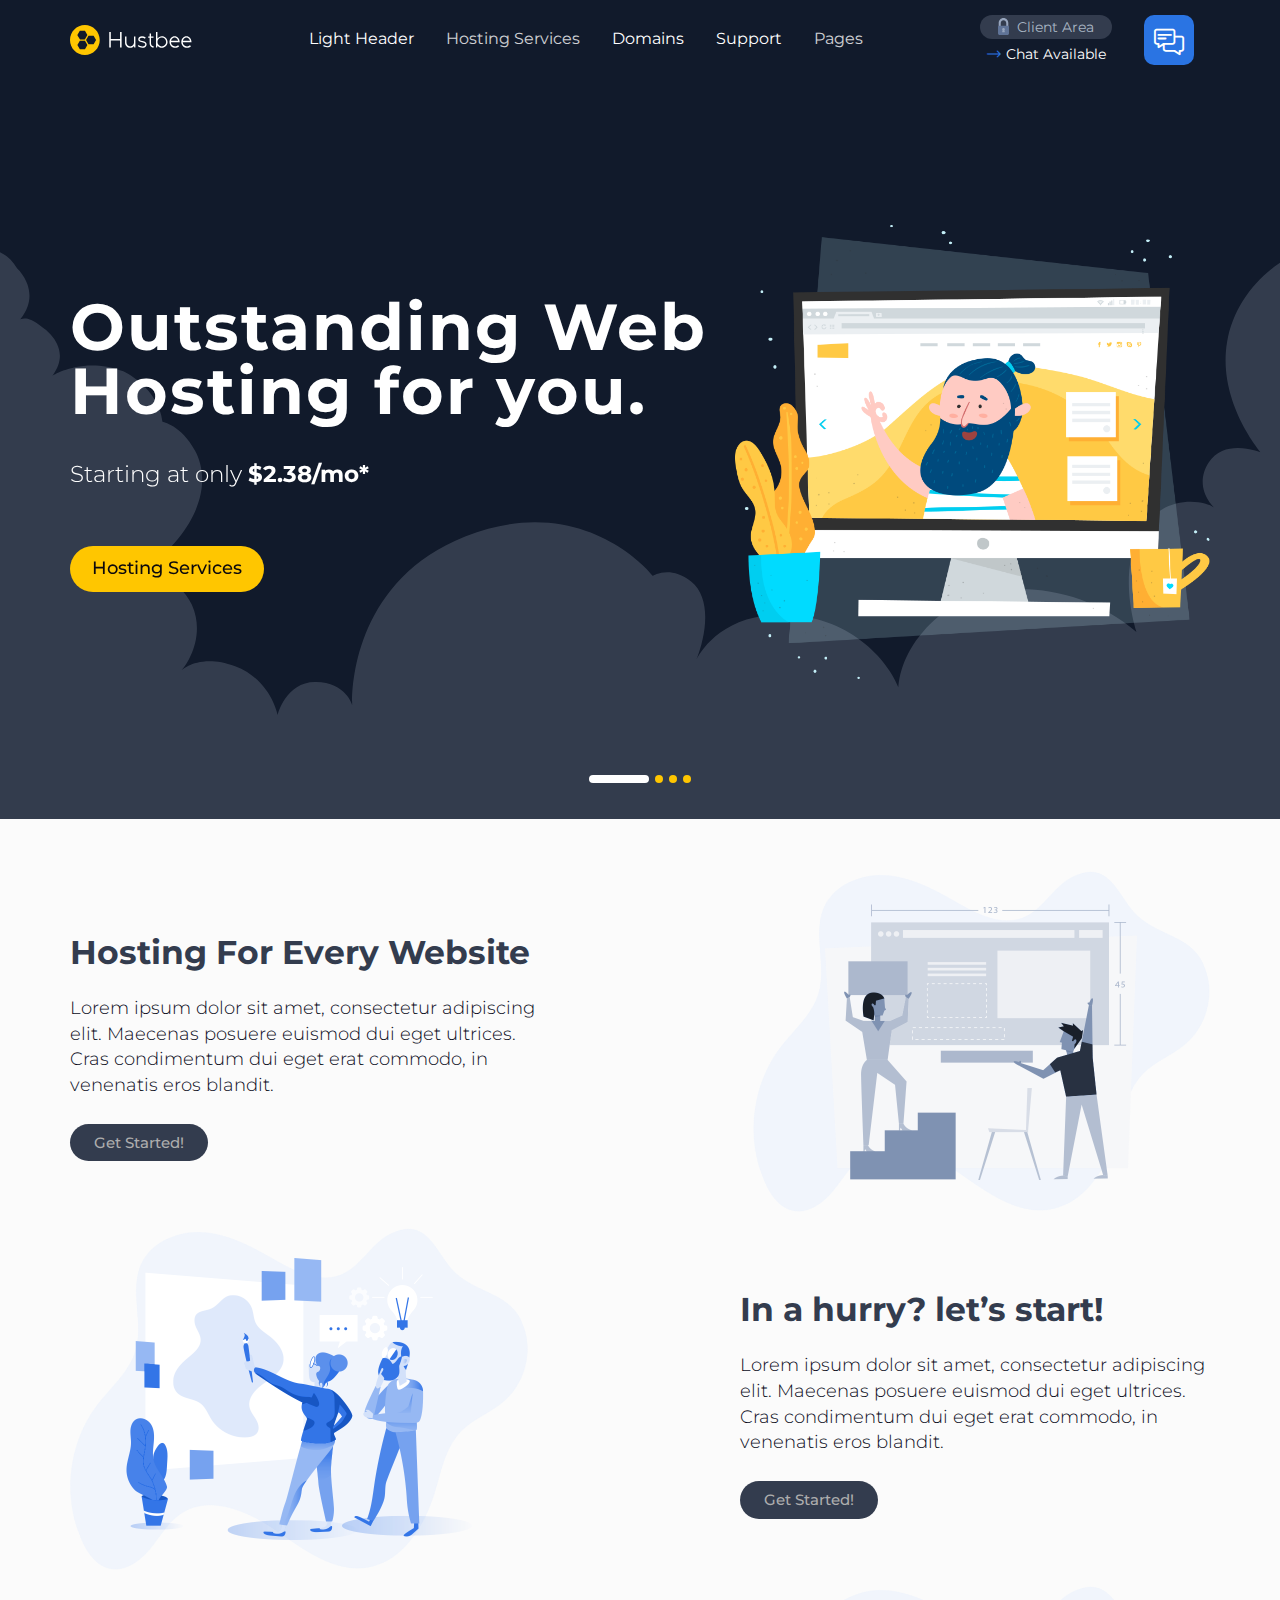
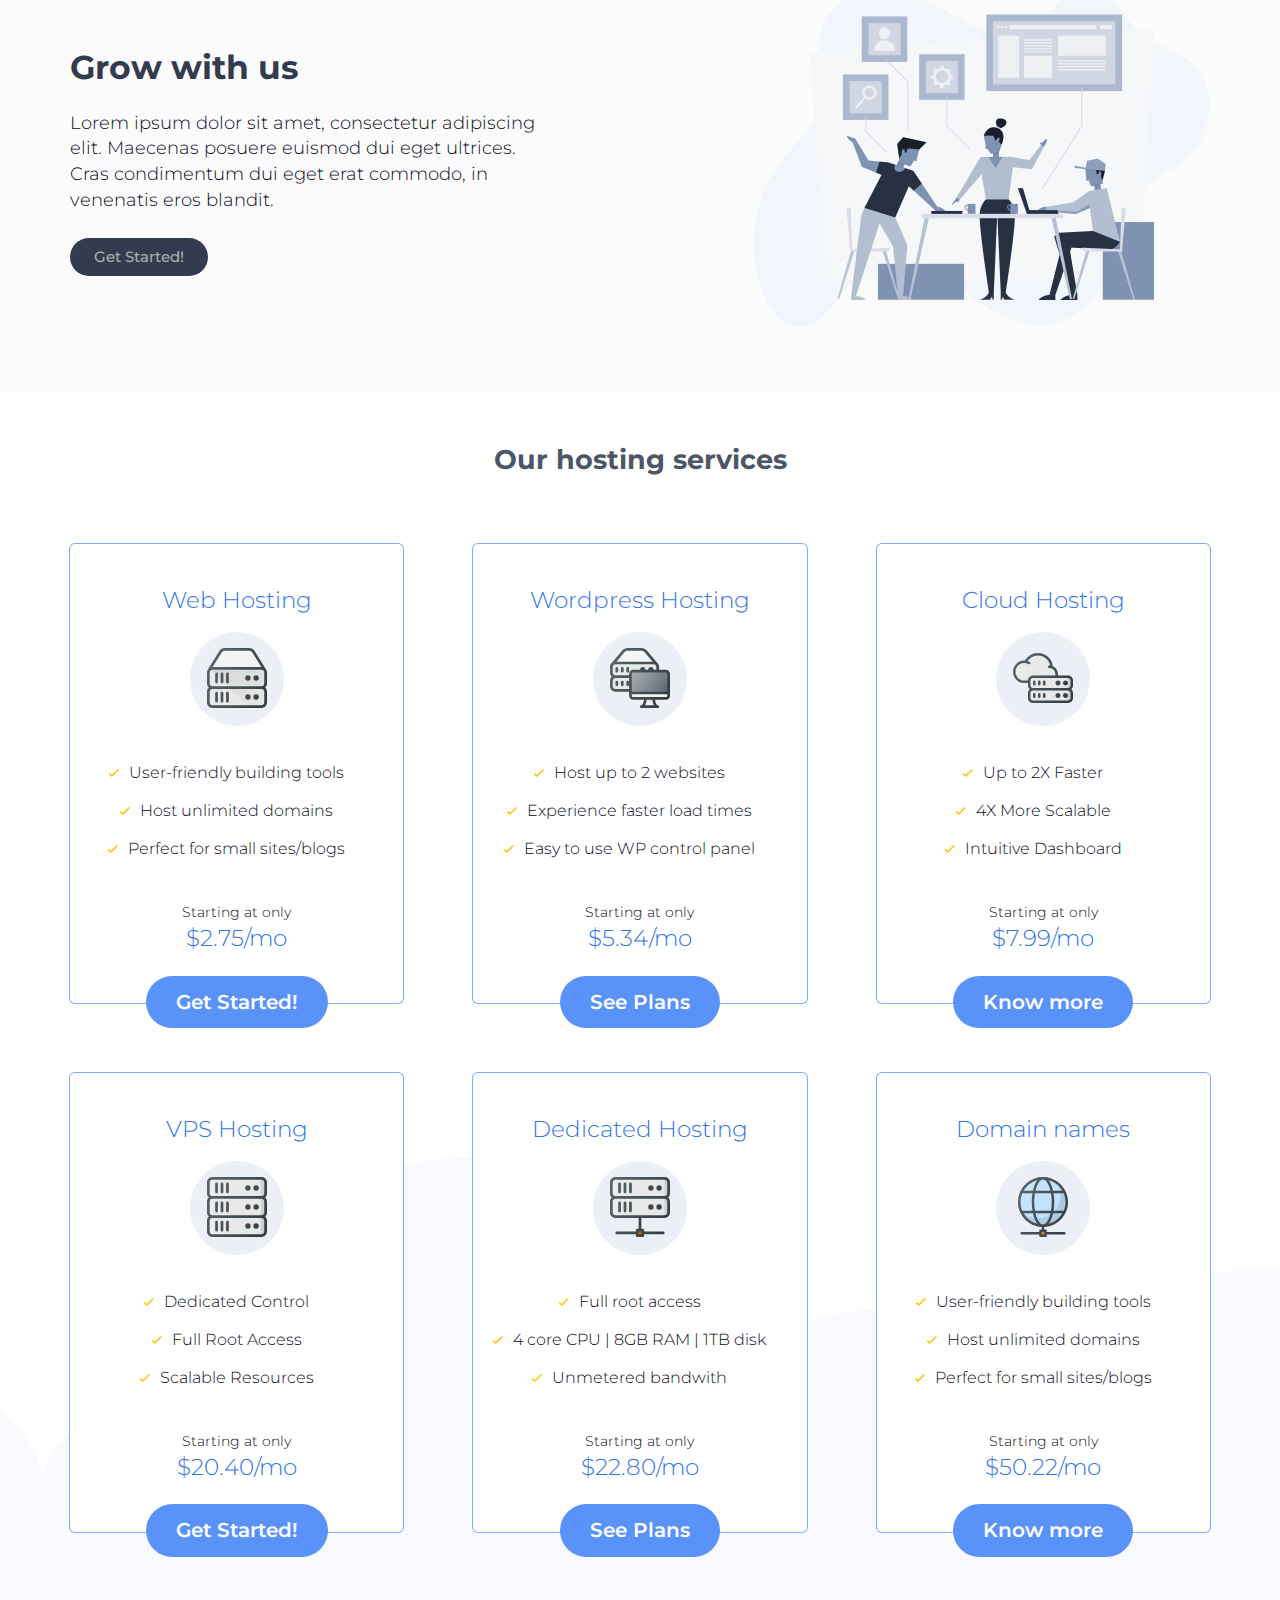
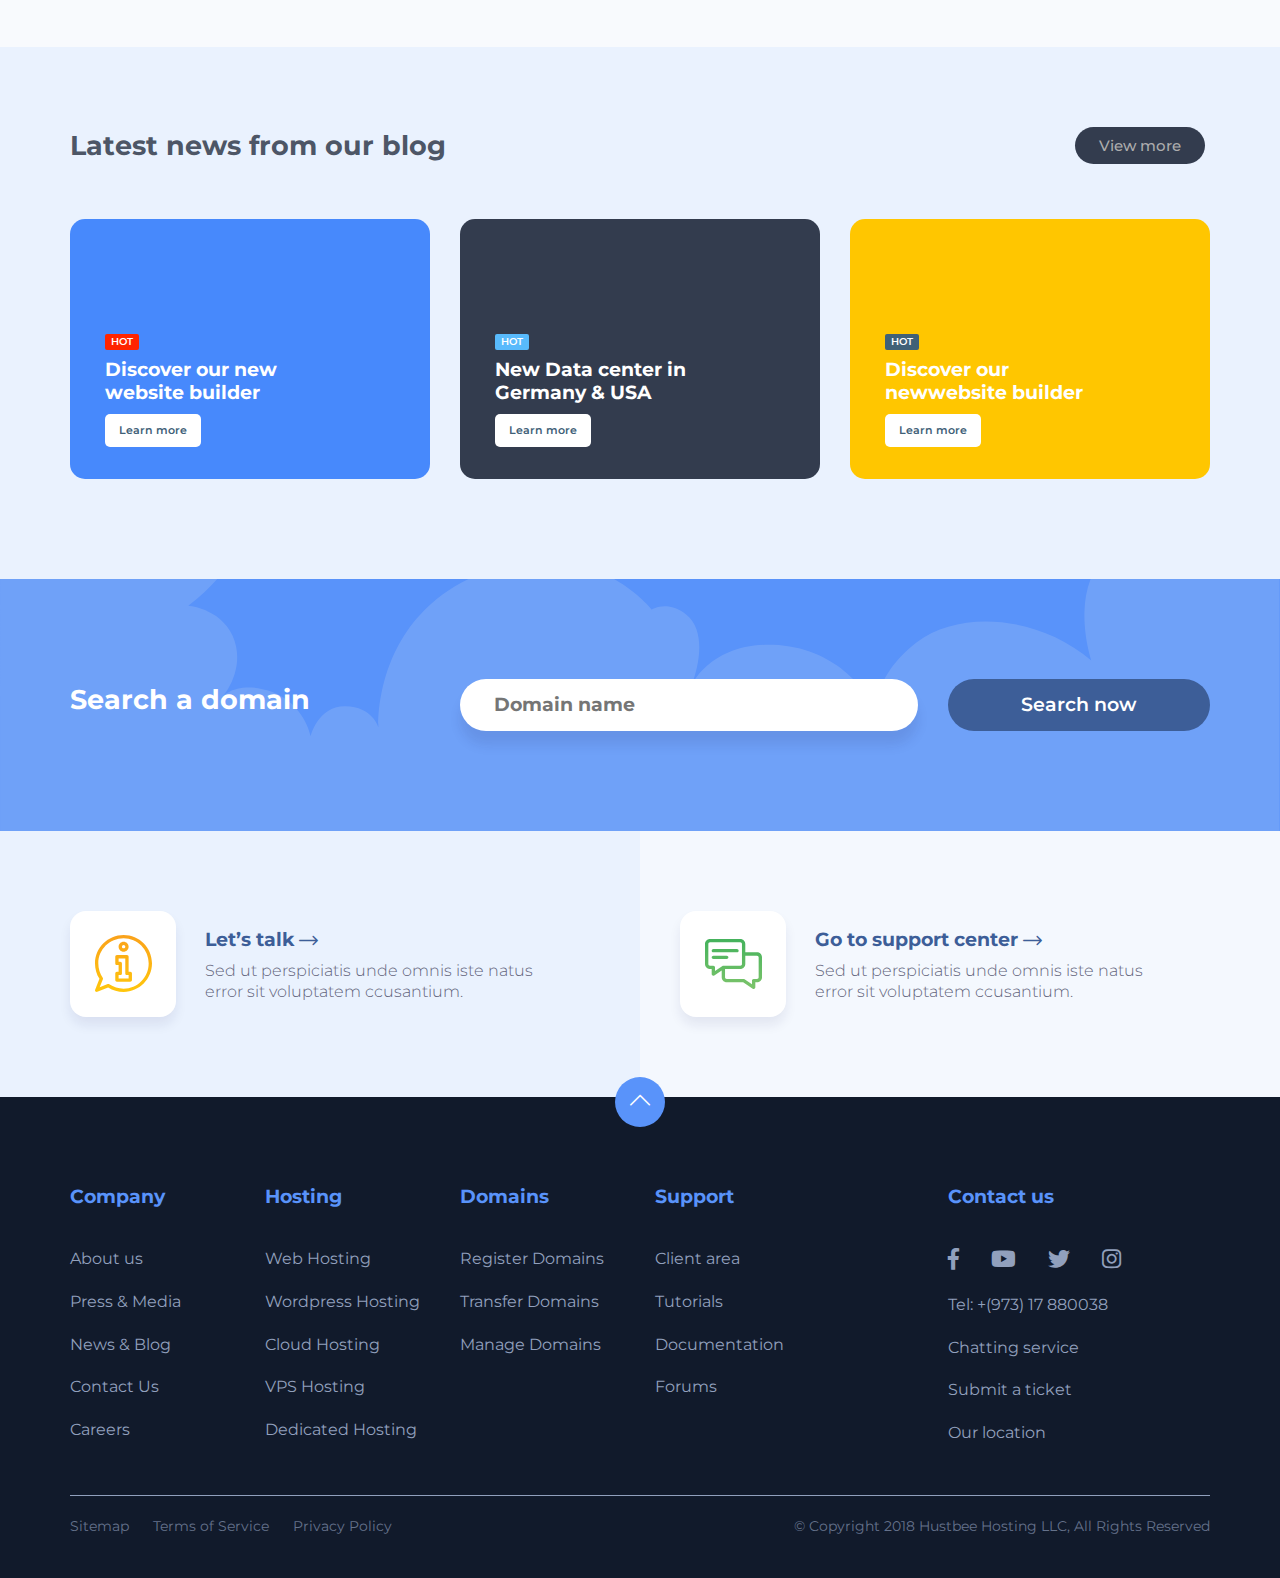
==== index.html @ 5a15de4d "Initial commit" ====
<!DOCTYPE html>
<html lang="en">
<head>
    <meta charset="UTF-8">
    <meta name="viewport" content="width=device-width, initial-scale=1.0">
    <title>Hustbee</title>
    <link rel="stylesheet" type="text/css" href="css/bootstrap.min.css">
    <link rel="stylesheet" type="text/css" href="css/fontawesome-all.min.css">
    <link rel="stylesheet" type="text/css" href="css/slick.css">
    <link rel="stylesheet" type="text/css" href="css/style.css">
    <link rel="stylesheet" type="text/css" href="css/custom.css">
</head>
<body>
<div id="header-holder">
    <div class="cloud-bg"></div>
    <nav id="nav" class="navbar navbar-full">
        <div class="container-fluid">
            <div class="container container-nav">
                <div class="row">
                    <div class="col-md-12">
                        <div class="navbar-header">
                            <button aria-expanded="false" type="button" class="navbar-toggle collapsed" data-toggle="collapse" data-target="#bs">
                                <span class="icon-bar"></span>
                                <span class="icon-bar"></span>
                                <span class="icon-bar"></span>
                            </button>
                            <a class="navbar-brand" href="index.html"><img src="images/logo.svg" alt="Hustbee"></a>
                        </div>
                        <div style="height: 1px;" role="main" aria-expanded="false" class="navbar-collapse collapse navbar-collapse-centered" id="bs">
                            <ul class="nav navbar-nav navbar-nav-centered">
                                <li class="nav-item"><a class="nav-link" href="home-light.html">Light Header</a></li>
                                <li class="nav-item dropdown">
                                    <a class="nav-link dropdown-toggle" href="#" data-toggle="dropdown">Hosting Services</a>
                                    <div class="dropdown-menu custom-dropdown-menu">
                                        <div class="dropdown-items-holder">
                                            <div class="items-with-icon">
                                                <div class="row">
                                                    <div class="col-xs-12 col-sm-6">
                                                        <a href="webhosting.html" class="link-with-icon">
                                                            <span class="icon"><img src="images/server1.svg" alt=""></span>
                                                            <span class="text">Web Hosting</span>
                                                        </a>
                                                        <a href="cloudhosting.html" class="link-with-icon">
                                                            <span class="icon"><img src="images/server2.svg" alt=""></span>
                                                            <span class="text">Cloud Hosting</span>
                                                        </a>
                                                        <a href="vpshosting.html" class="link-with-icon">
                                                            <span class="icon"><img src="images/server3.svg" alt=""></span>
                                                            <span class="text">VPS Hosting</span>
                                                        </a>
                                                    </div>
                                                    <div class="col-xs-12 col-sm-6">
                                                        <a href="wordpresshosting.html" class="link-with-icon">
                                                            <span class="icon"><img src="images/server4.svg" alt=""></span>
                                                            <span class="text">Wordpress Hosting</span>
                                                        </a>
                                                        <a href="dedicatedhosting.html" class="link-with-icon">
                                                            <span class="icon"><img src="images/server5.svg" alt=""></span>
                                                            <span class="text">Dedicated Hosting</span>
                                                        </a>
                                                        <a href="domains.html" class="link-with-icon">
                                                            <span class="icon"><img src="images/server6.svg" alt=""></span>
                                                            <span class="text">Domain Names</span>
                                                        </a>
                                                    </div>
                                                </div>
                                            </div>
                                            <div class="items">
                                                <div class="row">
                                                    <div class="col-xs-12 col-sm-6">
                                                        <a href="#" class="link">Hustbee Features</a>
                                                    </div>
                                                    <div class="col-xs-12 col-sm-6">
                                                        <a href="#" class="link">Website builder</a>
                                                    </div>
                                                </div>
                                            </div>
                                        </div>
                                    </div>
                                </li>
                                <li class="nav-item">
                                    <a class="nav-link" href="domains.html">Domains</a>
                                </li>
                                <li class="nav-item">
                                    <a class="nav-link" href="contact.html">Support</a>
                                </li>
                                <li class="nav-item dropdown">
                                    <a class="nav-link dropdown-toggle" href="#" data-toggle="dropdown" aria-haspopup="true" aria-expanded="false">Pages</a>
                                    <ul class="dropdown-menu">
                                        <li><a class="dropdown-item" href="about.html">About</a></li>
                                        <li><a class="dropdown-item" href="blog.html">Blog</a></li>
                                        <li><a class="dropdown-item" href="privacy.html">Privacy</a></li>
                                    </ul>
                                </li>
                            </ul>
                            <ul class="nav navbar-nav navbar-right other-navbar">
                                <li class="nav-item">
                                    <a class="nav-link btn-client-area" href="login.html"><img src="images/lock.svg" alt="">Client Area</a>
                                    <div class="chat-info"><i class="hstb hstb-right-arrow"></i>Chat Available</div>
                                </li>
                                <li class="nav-item">
                                    <a class="nav-link btn-chat" href="#"><i class="hstb hstb-chat"></i></a>
                                </li>
                            </ul>
                        </div>
                    </div>
                </div>
            </div>
        </div>
    </nav>
    <div id="top-content" class="container-fluid">
        <div class="container">
            <div class="row">
                <div class="col-sm-12">
                    <div class="main-slider">
                        <div class="slide">
                            <div class="row rtl-row">
                                <div class="col-sm-5">
                                    <div class="img-holder">
                                        <img src="images/slide-img1.png" alt="">
                                    </div>
                                </div>
                                <div class="col-sm-7">
                                    <div class="b-text">Outstanding Web<br>Hosting for you.</div>
                                    <div class="m-text">Starting at only <span class="bold">$2.38/mo*</span></div>
                                    <a href="#" class="hbtn hbtn-primary hbtn-lg">Hosting Services</a>
                                </div>
                            </div>
                        </div>
                        <div class="slide">
                            <div class="row rtl-row">
                                <div class="col-sm-5">
                                    <div class="img-holder">
                                        <img src="images/slide-img2.png" alt="">
                                    </div>
                                </div>
                                <div class="col-sm-7">
                                    <div class="b-text">Create your first<br>website today.</div>
                                    <div class="m-text">Starting at only <span class="bold">$2.38/mo*</span></div>
                                    <a href="#" class="hbtn hbtn-primary hbtn-lg">Create now</a>
                                </div>
                            </div>
                        </div>
                        <div class="slide">
                            <div class="row rtl-row">
                                <div class="col-sm-5">
                                    <div class="img-holder">
                                        <img src="images/slide-img3.png" alt="">
                                    </div>
                                </div>
                                <div class="col-sm-7">
                                    <div class="b-text">Build your site<br>with page builder</div>
                                    <div class="m-text">Starting at only <span class="bold">$2.38/mo*</span></div>
                                    <a href="#" class="hbtn hbtn-primary hbtn-lg">Learn more</a>
                                </div>
                            </div>
                        </div>
                        <div class="slide">
                            <div class="row">
                                <div class="col-xs-12">
                                    <div class="main-domain-search-holder">
                                        <div class="b-text">Simple, affordable<br>Web Hosting</div>
                                        <form>
                                            <div class="row">
                                                <div class="col-md-12">
                                                    <div class="input-items">
                                                        <input type="text" class="form-control domain-input" name="domain" placeholder="My domain name" autocapitalize="none" />
                                                        <span class="input-items-btn">
                                                            <input type="submit" class="btn search" value="Search" />
                                                            <input type="submit" name="transfer" class="btn transfer" value="Transfer" />
                                                        </span>
                                                    </div>
                                                </div>
                                            </div>
                                        </form>
                                        <div class="m-text">Starting at only <span class="bold">$2.38/mo*</span></div>
                                    </div>
                                </div>
                            </div>
                        </div>
                    </div>
                </div>
            </div>
        </div>
    </div>
</div>
<div class="features container-fluid">
    <div class="container">
        <div class="row rtl-row">
            <div class="col-sm-5">
                <div class="img-holder">
                    <img src="images/feature1.png" alt="">
                </div>
            </div>
            <div class="col-sm-7">
                <div class="feature-info">
                    <div class="feature-title">Hosting For Every Website</div>
                    <div class="feature-text">Lorem ipsum dolor sit amet, consectetur adipiscing elit. Maecenas posuere euismod dui eget ultrices. Cras condimentum dui eget erat commodo, in venenatis eros blandit.</div>
                    <div class="feature-link"><a href="#" class="hbtn hbtn-default">Get Started!</a></div>
                </div>
            </div>
        </div>
        <div class="row">
            <div class="col-sm-5">
                <div class="img-holder">
                    <img src="images/feature2.png" alt="">
                </div>
            </div>
            <div class="col-sm-7 def-aligned">
                <div class="feature-info">
                    <div class="feature-title">In a hurry? let’s start!</div>
                    <div class="feature-text">Lorem ipsum dolor sit amet, consectetur adipiscing elit. Maecenas posuere euismod dui eget ultrices. Cras condimentum dui eget erat commodo, in venenatis eros blandit.</div>
                    <div class="feature-link"><a href="#" class="hbtn hbtn-default">Get Started!</a></div>
                </div>
            </div>
        </div>
        <div class="row rtl-row">
            <div class="col-sm-5">
                <div class="img-holder">
                    <img src="images/feature3.png" alt="">
                </div>
            </div>
            <div class="col-sm-7">
                <div class="feature-info">
                    <div class="feature-title">Grow with us</div>
                    <div class="feature-text">Lorem ipsum dolor sit amet, consectetur adipiscing elit. Maecenas posuere euismod dui eget ultrices. Cras condimentum dui eget erat commodo, in venenatis eros blandit.</div>
                    <div class="feature-link"><a href="#" class="hbtn hbtn-default">Get Started!</a></div>
                </div>
            </div>
        </div>
    </div>
</div>
<div class="pricing container-fluid">
    <div class="container">
        <div class="row">
            <div class="col-xs-12">
                <div class="row-title">Our hosting services</div>
            </div>
        </div>
        <div class="row custom-padding">
            <div class="col-sm-6 col-md-4">
                <div class="pricing-box">
                    <div class="pricing-title">Web Hosting</div>
                    <div class="pricing-icon">
                        <div class="icon"><img src="images/server1.svg" alt=""></div>
                    </div>
                    <div class="pricing-details">
                        <ul>
                            <li>User-friendly building tools</li>
                            <li>Host unlimited domains</li>
                            <li>Perfect for small sites/blogs</li>
                        </ul>
                    </div>
                    <div class="pricing-price">
                        <div class="price-info">Starting at only</div>
                        <div class="price">
                            <span class="currency">$</span><span class="num">2.75</span><span class="duration">/mo</span>
                        </div>
                    </div>
                    <div class="pricing-button">
                        <a href="webhosting.html">Get Started!</a>
                    </div>
                </div>
            </div>
            <div class="col-sm-6 col-md-4">
                <div class="pricing-box">
                    <div class="pricing-title">Wordpress Hosting</div>
                    <div class="pricing-icon">
                        <div class="icon"><img src="images/server4.svg" alt=""></div>
                    </div>
                    <div class="pricing-details">
                        <ul>
                            <li>Host up to 2 websites</li>
                            <li>Experience faster load times</li>
                            <li>Easy to use WP control panel</li>
                        </ul>
                    </div>
                    <div class="pricing-price">
                        <div class="price-info">Starting at only</div>
                        <div class="price">
                            <span class="currency">$</span><span class="num">5.34</span><span class="duration">/mo</span>
                        </div>
                    </div>
                    <div class="pricing-button">
                        <a href="wordpresshosting.html">See Plans</a>
                    </div>
                </div>
            </div>
            <div class="col-sm-6 col-md-4">
                <div class="pricing-box">
                    <div class="pricing-title">Cloud Hosting</div>
                    <div class="pricing-icon">
                        <div class="icon"><img src="images/server2.svg" alt=""></div>
                    </div>
                    <div class="pricing-details">
                        <ul>
                            <li>Up to 2X Faster</li>
                            <li>4X More Scalable</li>
                            <li>Intuitive Dashboard</li>
                        </ul>
                    </div>
                    <div class="pricing-price">
                        <div class="price-info">Starting at only</div>
                        <div class="price">
                            <span class="currency">$</span><span class="num">7.99</span><span class="duration">/mo</span>
                        </div>
                    </div>
                    <div class="pricing-button">
                        <a href="cloudhosting.html">Know more</a>
                    </div>
                </div>
            </div>
            <div class="col-sm-6 col-md-4">
                <div class="pricing-box">
                    <div class="pricing-title">VPS Hosting</div>
                    <div class="pricing-icon">
                        <div class="icon"><img src="images/server3.svg" alt=""></div>
                    </div>
                    <div class="pricing-details">
                        <ul>
                            <li>Dedicated Control</li>
                            <li>Full Root Access</li>
                            <li>Scalable Resources</li>
                        </ul>
                    </div>
                    <div class="pricing-price">
                        <div class="price-info">Starting at only</div>
                        <div class="price">
                            <span class="currency">$</span><span class="num">20.40</span><span class="duration">/mo</span>
                        </div>
                    </div>
                    <div class="pricing-button">
                        <a href="vpshosting.html">Get Started!</a>
                    </div>
                </div>
            </div>
            <div class="col-sm-6 col-md-4">
                <div class="pricing-box">
                    <div class="pricing-title">Dedicated Hosting</div>
                    <div class="pricing-icon">
                        <div class="icon"><img src="images/server5.svg" alt=""></div>
                    </div>
                    <div class="pricing-details">
                        <ul>
                            <li>Full root access</li>
                            <li>4 core CPU | 8GB RAM | 1TB disk</li>
                            <li>Unmetered bandwith</li>
                        </ul>
                    </div>
                    <div class="pricing-price">
                        <div class="price-info">Starting at only</div>
                        <div class="price">
                            <span class="currency">$</span><span class="num">22.80</span><span class="duration">/mo</span>
                        </div>
                    </div>
                    <div class="pricing-button">
                        <a href="dedicatedhosting.html">See Plans</a>
                    </div>
                </div>
            </div>
            <div class="col-sm-6 col-md-4">
                <div class="pricing-box">
                    <div class="pricing-title">Domain names</div>
                    <div class="pricing-icon">
                        <div class="icon"><img src="images/server6.svg" alt=""></div>
                    </div>
                    <div class="pricing-details">
                        <ul>
                            <li>User-friendly building tools</li>
                            <li>Host unlimited domains</li>
                            <li>Perfect for small sites/blogs</li>
                        </ul>
                    </div>
                    <div class="pricing-price">
                        <div class="price-info">Starting at only</div>
                        <div class="price">
                            <span class="currency">$</span><span class="num">50.22</span><span class="duration">/mo</span>
                        </div>
                    </div>
                    <div class="pricing-button">
                        <a href="domains.html">Know more</a>
                    </div>
                </div>
            </div>
        </div>
    </div>
</div>
<div class="latest-news container-fluid">
    <div class="container">
        <div class="row">
            <div class="col-sm-8">
                <div class="row-title">
                    Latest news from our blog
                </div>
            </div>
            <div class="col-sm-4">
                <div class="main-btn-holder">
                    <a href="blog.html" class="hbtn hbtn-default">View more</a>
                </div>
            </div>
        </div>
        <div class="row">
            <div class="col-sm-6 col-md-4">
                <div class="post-box blue-bg">
                    <div class="post-img"></div>
                    <span class="badge badge-danger">Hot</span>
                    <div class="post-title">Discover our new website builder</div>
                    <div class="post-link"><a href="#">Learn more</a></div>
                </div>
            </div>
            <div class="col-sm-6 col-md-4">
                <div class="post-box grey-bg">
                    <div class="post-img"></div>
                    <span class="badge badge-info">Hot</span>
                    <div class="post-title">New Data center in Germany & USA</div>
                    <div class="post-link"><a href="#">Learn more</a></div>
                </div>
            </div>
            <div class="col-sm-12 col-md-4">
                <div class="post-box yellow-bg">
                    <div class="post-img"></div>
                    <span class="badge badge-dark">Hot</span>
                    <div class="post-title">Discover our newwebsite builder</div>
                    <div class="post-link"><a href="#">Learn more</a></div>
                </div>
            </div>
        </div>
    </div>
</div>
<div class="domain-search-holder container-fluid">
    <div class="container">
        <form>
            <div class="row">
                <div class="col-sm-12 col-md-4 col-lgmd-4"><div class="title">Search a domain</div></div>
                <div class="col-sm-8 col-md-5 col-lgmd-6">
                    <input class="domain-input" type="text" placeholder="Domain name"> 
                </div>
                <div class="col-sm-4 col-md-3 col-lgmd-2">
                    <button type="submit">Search now</button>
                </div>
            </div>
        </form>
    </div>
</div>
<div class="support-links container-fluid">
    <div class="row">
        <div class="col-sm-6 hylink-holder">
            <div class="hylink-box">
                <div class="icon"><img src="images/info.svg" alt=""></div>
                <a href="#" class="link">Let’s talk</a>
                <div class="text">Sed ut perspiciatis unde omnis iste natus error sit voluptatem ccusantium.</div>
            </div>
        </div>
        <div class="col-sm-6 hylink-holder">
            <div class="hylink-box">
                <div class="icon"><img src="images/chat.svg" alt=""></div>
                <a href="#" class="link">Go to support center</a>
                <div class="text">Sed ut perspiciatis unde omnis iste natus error sit voluptatem ccusantium.</div>
            </div>
        </div>
    </div>
</div>
<div class="footer container-fluid">
    <a class="btn-go-top" href="#"><i class="hstb hstb-down-arrow"></i></a>
    <div class="container">
        <div class="row">
            <div class="col-xs-6 col-sm-2 col-md-2 col-lg-2">
                <div class="footer-menu">
                    <h4>Company</h4>
                    <ul>
                        <li><a href="about.html">About us</a></li>
                        <li><a href="blog.html">Press & Media</a></li>
                        <li><a href="blog.html">News & Blog</a></li>
                        <li><a href="contact.html">Contact Us</a></li>
                        <li><a href="#">Careers</a></li>
                    </ul>
                </div>
            </div>
            <div class="col-xs-6 col-sm-2 col-md-2 col-lg-2">
                <div class="footer-menu">
                    <h4>Hosting</h4>
                    <ul>
                        <li><a href="webhosting.html">Web Hosting</a></li>
                        <li><a href="wordpresshosting.html">Wordpress Hosting</a></li>
                        <li><a href="cloudhosting.html">Cloud Hosting</a></li>
                        <li><a href="vpshosting.html">VPS Hosting</a></li>
                        <li><a href="dedicatedhosting.html">Dedicated Hosting</a></li>
                    </ul>
                </div>
            </div>
            <div class="col-xs-6 col-sm-2 col-md-2 col-lg-2">
                <div class="footer-menu">
                    <h4>Domains</h4>
                    <ul>
                        <li><a href="domains.html">Register Domains</a></li>
                        <li><a href="domains.html">Transfer Domains</a></li>
                        <li><a href="domains.html">Manage Domains</a></li>
                    </ul>
                </div>
            </div>
            <div class="col-xs-6 col-sm-3 col-md-3 col-lg-3">
                <div class="footer-menu">
                    <h4>Support</h4>
                    <ul>
                        <li><a href="login.html">Client area</a></li>
                        <li><a href="#">Tutorials</a></li>
                        <li><a href="#">Documentation</a></li>
                        <li><a href="#">Forums</a></li>
                    </ul>  
                </div>
            </div>
            <div class="col-xs-12 col-sm-3 col-md-3 col-lg-3">
                <div class="footer-menu custom-footer-menu">
                    <h4>Contact us</h4>
                    <ul class="social">
                        <li><a href="#"><i class="fab fa-facebook-f"></i></a></li>
                        <li><a href="#"><i class="fab fa-youtube"></i></a></li>
                        <li><a href="#"><i class="fab fa-twitter"></i></a></li>
                        <li><a href="#"><i class="fab fa-instagram"></i></a></li>
                    </ul>
                    <ul>
                        <li>Tel: +(973) 17 880038</li>
                        <li><a href="#">Chatting service</a></li>
                        <li><a href="#">Submit a ticket</a></li>
                        <li><a href="#">Our location</a></li>
                    </ul>
                </div>
            </div>
        </div>
        <div class="sub-footer">
            <div class="row">
                <div class="col-md-6">
                    <div class="sub-footer-menu">
                        <ul>
                            <li><a href="#">Sitemap</a></li>
                            <li><a href="#">Terms of Service</a></li>
                            <li><a href="privacy.html">Privacy Policy</a></li>
                        </ul>        
                    </div>
                </div>
                <div class="col-md-6">
                    <div class="copyright">© Copyright 2018 Hustbee Hosting LLC, All Rights Reserved</div>
                </div>
            </div>
        </div>
    </div>
</div>
<script src="js/jquery.min.js"></script>
<script src="js/bootstrap.min.js"></script>
<script src="js/slick.min.js"></script>
<script src="js/main.js"></script>
</body>
</html>
---- css/style.css ----
/*------------------------------------------------------------------
 * Website Name: Hustbee
 * App URI: http://www.brandio.io/envato/hustbee
 * Author: Brandio
 * Author URI: http://www.brandio.io/
 * Description: 
 * Version: 1.0
 * Copyright 2018 Hustbee.
 -------------------------------------------------------------------*/
/*------------------------------------------------------------------
[Table of contents]

1 - General Styles
2 - Header Styles
3 - Top Content Styles
4 - Features Section Styles
5 - Pricing Section Styles
6 - Latest News Section Styles
7 - Domain Search Section Styles
8 - Support Links Section Styles
9 - Services Section Styles
10- Blog Section Styles
11 - Support Details Section Styles
12 - Questions Section Styles
13 - Contact Section Styles
14 - Domain Pricing Section Styles
15 - Domain Features Section Styles
16 - Plain Content Section Styles
17 - Other Sections Styles
18 - Footer Styles
19 - Responsive Styles

-------------------------------------------------------------------*/
@import url("https://fonts.googleapis.com/css?family=Montserrat:200,300,400,500,600,700");

@import url("../fonts/hustbee.css");
/* -----------------------------------
    1 - General Styles
------------------------------------*/
*, body {
    font-family: 'Montserrat', sans-serif;
    font-weight: 400;
    -webkit-font-smoothing: antialiased;
    text-rendering: optimizeLegibility;
    -moz-osx-font-smoothing: grayscale;
}

/* custom container */
.container-ex {
    width: 100%;
    padding-right: 15px;
    padding-left: 15px;
    margin-right: auto;
    margin-left: auto;
}

.rtl-row > div[class^="col-"] {
    float: right;
}

.row.custom-padding {
    margin-left: -35px;
    margin-right: -35px;
}

.row.custom-padding > div[class^="col-"] {
    padding-left: 35px;
    padding-right: 35px;
}

@media (max-width: 1200px) {
    .row.custom-padding {
        margin-left: -15px;
        margin-right: -15px;
    }

    .row.custom-padding > div[class^="col-"] {
        padding-left: 15px;
        padding-right: 15px;
    }
}

@media (min-width: 480px) {
    .container-ex {
        max-width: 100%;
    }
}

@media (min-width: 768px) {
    .container-ex {
        max-width: 720px;
    }
}

@media (min-width: 992px) {
    .container-ex {
        max-width: 960px;
    }

    .row.same-height {
        display: flex;
        display: -webkit-flex;
        flex-wrap: wrap;
    }

    .row.same-height.rtl-row {
        flex-direction: row-reverse;
    }
}

@media (min-width: 1200px) {
    .container-ex {
        max-width: 1330px;
    }
}

.badge {
    border-radius: 2px;
    padding: 3px 6px;
    text-transform: uppercase;
    font-size: 10px;
    font-weight: 600;
}

.badge.badge-primary {
    background-color: #007bff;
}

.badge.badge-secondary {
    background-color: #6c757d;
}

.badge.badge-success {
    background-color: #28a745;
}

.badge.badge-danger {
    background-color: #ff2400;
}

.badge.badge-warning {
    background-color: #ffc107;
}

.badge.badge-info {
    background-color: #58bafc;
}

.badge.badge-light {
    background-color: #f8f9fa;
}

.badge.badge-dark {
    background-color: #406177;
}

.hbtn {
    position: relative;
    display: inline-block;
    margin-right: 5px;
    padding: 8px 24px;
    font-weight: 500;
    font-size: 15px;
    color: #ffffff;
    border-radius: 25px;
    border: 0;
    outline: 0;
    overflow: hidden;
    -webkit-transition: all 0.3s ease;
    transition: all 0.3s ease;
    cursor: pointer;
}

.hbtn.hbtn-lg {
    padding: 10px 22px;
    font-size: 18px;
}

.hbtn.hbtn-primary {
    background-color: #ffc600;
    color: #0c090d;
}

.hbtn.hbtn-primary:hover, .hbtn.hbtn-primary:focus {
    text-decoration: none;
    background-color: #e6b200;
}

.hbtn.hbtn-default {
    background-color: #333c4e;
    color: #adadad;
}

.hbtn.hbtn-default:hover, .hbtn.hbtn-default:focus {
    color: #3b4048;
    text-decoration: none;
    background-color: #ffc600;
}

.hbtn.hbtn-blue {
    background-color: #5993fa;
    color: #fff;
}

.hbtn.hbtn-blue:hover, .hbtn.hbtn-blue:focus {
    text-decoration: none;
    background-color: #4083f9;
}

.light-header .hbtn.hbtn-primary {
    background-color: #3872C7;
    color: #fff;
}

.light-header .hbtn.hbtn-primary:hover, .light-header .hbtn.hbtn-primary:focus {
    background-color: #3267b3;
}

label {
    font-size: 16px;
    font-weight: 400;
    color: #3b4155;
    margin-bottom: 8px;
}

.form-control {
    border: 1px solid #dce2ea;
    padding: 12px 24px;
    border-radius: 5px;
    font-size: 16px;
    color: #3b4155;
    appearance: none;
    -webkit-appearance: none;
    -moz-appearance: none;
  /*margin-bottom: 15px;*/
}

.form-control:hover, .form-control:focus {
    border-color: #bcc8d7;
    color: #262a37;
    -webkit-box-shadow: none;
    box-shadow: none;
}

textarea {
    resize: none;
    height: 200px;
}

select.form-control {
    height: inherit !important;
}

.select-holder {
    position: relative;
    margin-bottom: 15px;
}

.select-holder select.form-control {
    width: 100%;
    margin-bottom: 0;
    appearance: none;
    -webkit-appearance: none;
    -moz-appearance: none;
}

.select-holder:after {
    position: absolute;
    font-family: "hustbee" !important;
    content: "\62";
    top: 13px;
    right: 15px;
    pointer-events: none;
}

.form-row > .col, .form-row > [class*="col-"] {
    padding-right: 15px;
    padding-left: 15px;
    margin-bottom: 15px;
}

.form-row > .col:first-child, .form-row > [class*="col-"]:first-child {
    padding-left: 0;
}

.form-row > .col:last-child, .form-row > [class*="col-"]:last-child {
    padding-right: 0;
}

.login-register-form .form-holder .form-row > .col, .login-register-form .form-holder .form-row > [class*="col-"] {
    margin-bottom: 0;
}

.submit-holder {
    text-align: right;
}

.form-holder input[type="checkbox"], .form-holder input[type="radio"] {
    width: auto;
}

.form-holder input[type="checkbox"]:not(:checked), .form-holder input[type="checkbox"]:checked, .form-holder input[type="radio"]:not(:checked), .form-holder input[type="radio"]:checked {
    position: absolute;
    left: -9999px;
}

.form-holder input[type="checkbox"]:not(:checked) + label, .form-holder input[type="checkbox"]:checked + label, .form-holder input[type="radio"]:not(:checked) + label, .form-holder input[type="radio"]:checked + label {
    position: relative;
    padding-left: 21px;
    cursor: pointer;
    display: inline-block;
    font-weight: 400;
    font-size: 14px;
    color: #8490AA;
    margin-right: 20px;
    -webkit-touch-callout: none;
    -webkit-user-select: none;
    -khtml-user-select: none;
    -moz-user-select: none;
    -ms-user-select: none;
    user-select: none;
}

.form-holder input[type="checkbox"]:checked + label, .form-holder input[type="radio"]:checked + label {
    color: #5a667c;
}

.form-holder input[type="checkbox"]:checked + label:before, .form-holder input[type="radio"]:checked + label:before {
    content: "";
    position: absolute;
    left: 0;
    top: 3px;
    width: 13px;
    height: 13px;
    background: #384365;
    border-radius: 2px;
    border: 0;
    -webkit-transition: all 0.3s ease;
    transition: all 0.3s ease;
}

.form-holder input[type="checkbox"]:checked + label:hover:before, .form-holder input[type="checkbox"]:checked + label:focus:before, .form-holder input[type="radio"]:checked + label:hover:before, .form-holder input[type="radio"]:checked + label:focus:before {
    background: #262d44;
}

.form-holder input[type="checkbox"]:not(:checked) + label:before, .form-holder input[type="radio"]:not(:checked) + label:before {
    content: "";
    position: absolute;
    left: 0;
    top: 3px;
    width: 12px;
    height: 12px;
    background: #c8ccdb;
    border-radius: 2px;
    border: 0;
    -webkit-transition: all 0.3s ease;
    transition: all 0.3s ease;
}

.form-holder input[type="checkbox"]:not(:checked) + label:after, .form-holder input[type="radio"]:not(:checked) + label:after {
    opacity: 0;
    -webkit-transform: scale(0);
    -moz-transform: scale(0);
    -ms-transform: scale(0);
    transform: scale(0);
}

.form-holder input[type="checkbox"]:not(:checked) + label:hover:before, .form-holder input[type="checkbox"]:not(:checked) + label:focus:before, .form-holder input[type="radio"]:not(:checked) + label:hover:before, .form-holder input[type="radio"]:not(:checked) + label:focus:before {
    background: #a9afc7;
}

.form-holder input[type="checkbox"]:not(:checked) + label:after, .form-holder input[type="checkbox"]:checked + label:after {
    content: "\64";
    font-family: "hustbee";
    position: absolute;
    top: 0.5rem;
    left: 0.19rem;
    font-size: 0.8rem;
    color: #ffffff;
    -webkit-transition: all 0.3s ease;
    transition: all 0.3s ease;
}

.form-holder input[type="radio"]:not(:checked) + label:after, .form-holder input[type="radio"]:checked + label:after {
    content: "";
    position: absolute;
    top: 7px;
    left: 4px;
    width: 5px;
    height: 5px;
    border-radius: 20px;
    background-color: #ffffff;
    -webkit-transition: all 0.3s ease;
    transition: all 0.3s ease;
}

.form-holder input[type="radio"]:not(:checked) + label:before {
    border-radius: 10px;
}

.form-holder input[type="radio"]:checked + label:before {
    border-radius: 10px;
}

.form-holder label input[type="checkbox"]:not(:checked), .form-holder label input[type="checkbox"]:checked, .form-holder label input[type="radio"]:not(:checked), .form-holder label input[type="radio"]:checked {
    position: inherit !important;
    left: inherit !important;
}

body.fullpage {
    width: 100%;
    height: 100%;
    background-color: #111a2b;
}

.login-register-form {
    text-align: center;
    padding: 150px 0;
}

.login-register-form .form-holder {
    display: inline-block;
    width: 100%;
    max-width: 472px;
    text-align: left;
}

.login-register-form .form-holder .site-brand img {
    width: 100%;
    max-width: 122px;
}

.login-register-form .form-holder .form-title {
    text-align: right;
    font-size: 18px;
    color: #5288e8;
    border-radius: 20px;
    margin-bottom: 5px;
}

.login-register-form .form-holder .form-title img {
    width: 11px;
    vertical-align: middle;
    margin-top: -4px;
    margin-right: 8px;
}

.login-register-form .form-holder .form-head {
    padding-bottom: 75px;
}

.login-register-form .form-holder .form-links {
    text-align: center;
    font-size: 18px;
    color: #4c5465;
    padding-bottom: 55px;
}

.login-register-form .form-holder .form-links .link-to {
    font-size: 18px;
    color: #676e7b;
    text-decoration: none;
}

.login-register-form .form-holder .form-links .link-to:hover, .login-register-form .form-holder .form-links .link-to:focus {
    color: #737a89;
}

.login-register-form .form-holder .form-links .link-to.active {
    color: #5288e8;
}

.login-register-form .form-holder .form-links .link-to.active:hover, .login-register-form .form-holder .form-links .link-to.active:focus {
    color: #6997eb;
}

.login-register-form .form-holder label {
    font-weight: 400;
    font-size: 16px;
    color: #6a81ac;
}

.login-register-form .form-holder .form-control, .login-register-form .form-holder .field {
    color: #3b4155;
    border: 0;
    margin-bottom: 35px;
    height: inherit;
    appearance: none;
    -webkit-appearance: none;
    -moz-appearance: none;
}

.login-register-form .form-holder .form-control:hover, .login-register-form .form-holder .form-control:focus, .login-register-form .form-holder .field:hover, .login-register-form .form-holder .field:focus {
    color: #5288e8;
    -webkit-box-shadow: inset 0 0 0 0.15rem #5288e8;
    box-shadow: inset 0 0 0 0.15rem #5288e8;
}

.login-register-form .form-holder a {
    font-size: 14px;
    color: #65728b;
}

.login-register-form .form-holder .forget-link {
    margin-bottom: -20px;
    vertical-align: middle;
    display: inline-block;
}

.login-register-form .form-holder .submit-holder [type="submit"] {
    border: 0;
    border-radius: 50px;
    background-color: #374154;
    font-weight: 500;
    font-size: 17px;
    color: #fff;
    outline: none;
    cursor: pointer;
    padding: 10px 34px;
    -webkit-transition: all 0.3s ease;
    transition: all 0.3s ease;
}

.login-register-form .form-holder .submit-holder [type="submit"]:hover, .login-register-form .form-holder .submit-holder [type="submit"]:focus {
    background-color: #2d3545;
}

/* ----------------------------------
    2 - Header Styles
-----------------------------------*/
#header-holder {
    position: relative;
    background-color: #111a2b;
    z-index: 10;
}

#header-holder .cloud-bg {
    position: absolute;
    content: "";
    bottom: 0;
    left: 0;
    width: 100%;
    height: 100%;
    background-image: url("../images/cloud-bg.svg");
    background-repeat: no-repeat;
    background-size: cover;
    background-size: 110%;
    background-position: 50% 100%;
    opacity: 0.17;
    z-index: -1;
}

#header-holder .custom-bg {
    position: absolute;
    content: "";
    bottom: 0;
    left: 0;
    width: 100%;
    height: 100%;
    background-image: url("../images/custom-bg.svg");
    background-repeat: no-repeat;
    background-size: 50%;
    background-position: 100% 20%;
    opacity: 0.8;
    z-index: -1;
}

#header-holder.innerpage:before {
    background-image: none;
}

#header-holder.innerpage.clouds-bg:before {
    background-image: url("../images/cloud-bg-df.png");
}

#header-holder.innerpage.lighter {
    background-color: #152c53;
}

#header-holder.innerpage.lighter nav.navbar .navbar-nav.other-navbar > li .btn-client-area {
    background-color: rgba(51, 60, 78, 0.25);
}

#header-holder.innerpage.lighter nav.navbar .navbar-nav.other-navbar > li .btn-client-area:hover, #header-holder.innerpage.lighter nav.navbar .navbar-nav.other-navbar > li .btn-client-area:focus {
    background-color: rgba(51, 60, 78, 0.45);
}

#header-holder.innerpage.light-bg {
    background-color: #5993f9;
}

#header-holder.innerpage.light-bg nav.navbar .navbar-nav.other-navbar > li .btn-client-area {
    color: #ffffff;
    background-color: rgba(51, 60, 78, 0.25);
}

#header-holder.innerpage.light-bg nav.navbar .navbar-nav.other-navbar > li .btn-client-area:hover, #header-holder.innerpage.light-bg nav.navbar .navbar-nav.other-navbar > li .btn-client-area:focus {
    background-color: rgba(51, 60, 78, 0.45);
}

#header-holder.innerpage.grey-bg {
    background-color: #838ea2;
}

#header-holder.innerpage.grey-bg nav.navbar .navbar-nav.other-navbar > li .btn-client-area {
    color: #ffffff;
    background-color: rgba(51, 60, 78, 0.25);
}

#header-holder.innerpage.grey-bg nav.navbar .navbar-nav.other-navbar > li .btn-client-area:hover, #header-holder.innerpage.grey-bg nav.navbar .navbar-nav.other-navbar > li .btn-client-area:focus {
    background-color: rgba(51, 60, 78, 0.45);
}
#header-holder.innerpage.custom-flow{
    background-color: transparent;
    z-index: 1;
}
#header-holder.innerpage.custom-flow:before {
    position: absolute;
    content: "";
    top: 0;
    left: 0;
    width: 100%;
    height: 412px;
    background-image: url("../images/cloud-bg-df.png");
    background-repeat: no-repeat;
    background-size: cover;
    background-size: cover;
    background-position: bottom center;
    opacity: 0.17;
    z-index: 0;
}
#header-holder.innerpage.custom-flow:after{
    position: absolute;
    content: "";
    top: 0;
    left: 0;
    width: 100%;
    height: 412px;
    background-color: #111a2b;
    z-index: -1;
}
#header-holder.innerpage.custom-flow.navbar,
#header-holder.innerpage.custom-flow#header,
#header-holder.innerpage.custom-flow#main-menu{
    position:relative;
    z-index: 99;
}
#header-holder.light-header {
    background-color: #EDF4FF;
}

#header-holder.light-header .cloud-bg {
    background-image: url("../images/cloud-bg2.svg");
    opacity: 1;
}

.navbar-brand {
    padding: 24px 15px;
}

.navbar-brand img {
    width: 122px;
}

nav.navbar .navbar-toggler {
    outline: 0;
    border: 0;
    color: #ffffff;
}

nav.navbar .navbar-toggler .navbar-toggler-icon {
    background-image: url("data:image/svg+xml;charset=utf8,%3Csvg viewBox='0 0 30 30' xmlns='http://www.w3.org/2000/svg'%3E%3Cpath stroke='rgba(255, 255, 255, 0.8)' stroke-width='2' stroke-linecap='round' stroke-miterlimit='10' d='M4 7h22M4 15h22M4 23h22'/%3E%3C/svg%3E");
}

nav.navbar .navbar-toggle {
    margin-top: 23px;
}

nav.navbar .navbar-toggle .icon-bar {
    background-color: #ffffff;
}

nav.navbar .navbar-nav > li {
    padding: 14px 16px;
}

nav.navbar .navbar-nav > li > a {
    color: #ffffff;
    font-size: 16px;
    position: relative;
    padding: 0;
    -webkit-transition: all 0.3s ease;
    transition: all 0.3s ease;
}

nav.navbar .navbar-nav > li > a:after {
    position: absolute;
    content: "";
    left: 0;
    bottom: -4px;
    width: 0;
    height: 2px;
    background-color: #ffc600;
    -webkit-transition: all 0.3s ease;
    transition: all 0.3s ease;
}

nav.navbar .navbar-nav > li > a:hover, nav.navbar .navbar-nav > li > a:focus {
    background-color: transparent;
}

nav.navbar .navbar-nav > li > a:hover:after, nav.navbar .navbar-nav > li > a:focus:after {
    width: 100%;
}

nav.navbar .navbar-nav > li.active > a:after {
    width: 100%;
}

nav.navbar .navbar-nav > li.dropdown .dropdown-toggle {
    opacity: 0.8;
}

nav.navbar .navbar-nav > li.dropdown .dropdown-toggle:hover, nav.navbar .navbar-nav > li.dropdown .dropdown-toggle:focus {
    opacity: 0.5;
}

nav.navbar .navbar-nav > li.dropdown.show .dropdown-toggle {
    opacity: 0.5;
}

nav.navbar .navbar-nav > li.dropdown > a:after {
    display: none;
}

nav.navbar .navbar-nav > li.dropdown .dropdown-menu {
    border-radius: 10px;
    background-color: #e6ebf3;
}

nav.navbar .navbar-nav > li.dropdown .dropdown-menu .dropdown-item {
    font-size: 14px;
    font-weight: 300;
    color: #111a2b;
}

nav.navbar .navbar-nav > li.dropdown .dropdown-menu .dropdown-item:hover, nav.navbar .navbar-nav > li.dropdown .dropdown-menu .dropdown-item:focus {
    color: black;
    background-color: transparent;
}

nav.navbar .navbar-nav > li.dropdown .custom-dropdown-menu {
    width: 400px;
    padding: 15px;
    border-radius: 10px;
    background-color: #e6ebf3;
}

nav.navbar .navbar-nav > li.dropdown .custom-dropdown-menu .dropdown-items-holder .items-with-icon {
    border-bottom: 1px solid #98a9c3;
    padding-bottom: 10px;
    margin-bottom: 8px;
}

nav.navbar .navbar-nav > li.dropdown .custom-dropdown-menu .dropdown-items-holder .items-with-icon > .row {
    margin-left: 0;
    margin-right: 0;
}

nav.navbar .navbar-nav > li.dropdown .custom-dropdown-menu .dropdown-items-holder .items-with-icon > .row > [class^="col-"] {
    padding-left: 0;
    padding-right: 0;
}

nav.navbar .navbar-nav > li.dropdown .custom-dropdown-menu .dropdown-items-holder .items-with-icon .link-with-icon {
    display: block;
    width: 100%;
    text-decoration: none;
    margin-bottom: 7px;
}

nav.navbar .navbar-nav > li.dropdown .custom-dropdown-menu .dropdown-items-holder .items-with-icon .link-with-icon .icon {
    width: 36px;
    height: 36px;
    background-color: transparent;
    display: inline-block;
    border-radius: 36px;
    text-align: center;
    vertical-align: middle;
    margin-right: 4px;
    padding-top: 6px;
    -webkit-transition: all 0.3s ease;
    transition: all 0.3s ease;
}

nav.navbar .navbar-nav > li.dropdown .custom-dropdown-menu .dropdown-items-holder .items-with-icon .link-with-icon .icon img {
    width: 22px;
    -webkit-filter: grayscale(100%) brightness(170%);
    -moz-filter: grayscale(100%) brightness(170%);
    -ms-filter: grayscale(100%) brightness(170%);
    filter: grayscale(100%) brightness(170%);
}

nav.navbar .navbar-nav > li.dropdown .custom-dropdown-menu .dropdown-items-holder .items-with-icon .link-with-icon .text {
    font-size: 14px;
    font-weight: 300;
    color: #111a2b;
    -webkit-transition: all 0.3s ease;
    transition: all 0.3s ease;
}

nav.navbar .navbar-nav > li.dropdown .custom-dropdown-menu .dropdown-items-holder .items-with-icon .link-with-icon:hover .icon, nav.navbar .navbar-nav > li.dropdown .custom-dropdown-menu .dropdown-items-holder .items-with-icon .link-with-icon:focus .icon, nav.navbar .navbar-nav > li.dropdown .custom-dropdown-menu .dropdown-items-holder .items-with-icon .link-with-icon.active .icon {
    background-color: #5993fa;
}

nav.navbar .navbar-nav > li.dropdown .custom-dropdown-menu .dropdown-items-holder .items-with-icon .link-with-icon:hover .text, nav.navbar .navbar-nav > li.dropdown .custom-dropdown-menu .dropdown-items-holder .items-with-icon .link-with-icon:focus .text, nav.navbar .navbar-nav > li.dropdown .custom-dropdown-menu .dropdown-items-holder .items-with-icon .link-with-icon.active .text {
    color: #020204;
}

nav.navbar .navbar-nav > li.dropdown .custom-dropdown-menu .dropdown-items-holder .items > .row {
    margin-left: 0;
    margin-right: 0;
}

nav.navbar .navbar-nav > li.dropdown .custom-dropdown-menu .dropdown-items-holder .items > .row > [class^="col-"] {
    padding-left: 0;
    padding-right: 0;
}

nav.navbar .navbar-nav > li.dropdown .custom-dropdown-menu .dropdown-items-holder .items .link {
    position: relative;
    display: block;
    width: 100%;
    text-decoration: none;
    font-size: 14px;
    font-weight: 300;
    padding-left: 40px;
    color: #111a2b;
    -webkit-transition: all 0.3s ease;
    transition: all 0.3s ease;
}

nav.navbar .navbar-nav > li.dropdown .custom-dropdown-menu .dropdown-items-holder .items .link:before {
    position: absolute;
    font-family: "hustbee" !important;
    content: "\62";
    top: 3px;
    left: 12px;
    font-weight: 400;
    font-size: 11px;
    color: #98a9c3;
    -webkit-transform: rotate(-90deg);
    -moz-transform: rotate(-90deg);
    -ms-transform: rotate(-90deg);
    transform: rotate(-90deg);
}

nav.navbar .navbar-nav.other-navbar > li > a:after {
    display: none;
}

nav.navbar .navbar-nav.other-navbar > li .btn-client-area {
    font-size: 14px;
    color: #a9b6c4;
    border-radius: 20px;
    padding: 2px 18px;
    margin-bottom: 5px;
    background-color: #333c4e;
    -webkit-transition: all 0.3s ease;
    transition: all 0.3s ease;
}

nav.navbar .navbar-nav.other-navbar > li .btn-client-area img {
    width: 11px;
    vertical-align: middle;
    margin-top: -4px;
    margin-right: 8px;
}

nav.navbar .navbar-nav.other-navbar > li .btn-client-area:hover, nav.navbar .navbar-nav.other-navbar > li .btn-client-area:focus {
    background-color: #29303f;
}

nav.navbar .navbar-nav.other-navbar > li .chat-info {
    font-size: 14px;
    color: #ffffff;
}

nav.navbar .navbar-nav.other-navbar > li .chat-info i {
    color: #2a74e3;
    margin-right: 5px;
    vertical-align: middle;
    margin-top: -3px;
}

nav.navbar .navbar-nav.other-navbar > li .btn-chat {
    background-color: #2a74e3;
    height: 50px;
    width: 50px;
    border-radius: 10px;
    padding-top: 12px;
    text-align: center;
    -webkit-transition: all 0.3s ease;
    transition: all 0.3s ease;
}

nav.navbar .navbar-nav.other-navbar > li .btn-chat i {
    color: #ffffff;
    font-size: 30px;
}

nav.navbar .navbar-nav.other-navbar > li .btn-chat:hover, nav.navbar .navbar-nav.other-navbar > li .btn-chat:focus {
    background-color: #1c67d7;
}

nav.navbar .navbar-nav-centered {
    display: inline-block;
    float: none;
    margin-top: 14px;
}

nav.navbar .navbar-collapse-centered {
    text-align: center;
}

nav.navbar .nav .open > a {
    background-color: transparent;
    border-color: transparent;
}

nav.navbar .nav .open > a:hover, nav.navbar .nav .open > a:focus {
    background-color: transparent;
    border-color: transparent;
}

.light-header nav.navbar .navbar-toggler {
    color: #2A74E3;
}

.light-header nav.navbar .navbar-toggler .navbar-toggler-icon {
    background-image: url("data:image/svg+xml;charset=utf8,%3Csvg viewBox='0 0 30 30' xmlns='http://www.w3.org/2000/svg'%3E%3Cpath stroke='rgba(255, 255, 255, 0.8)' stroke-width='2' stroke-linecap='round' stroke-miterlimit='10' d='M4 7h22M4 15h22M4 23h22'/%3E%3C/svg%3E");
}

.light-header nav.navbar .navbar-toggle .icon-bar {
    background-color: #2A74E3;
}

.light-header nav.navbar .navbar-nav > li > a {
    color: #333C4E;
}

.light-header nav.navbar .navbar-nav > li > a:after {
    background-color: #006BFF;
}

.light-header nav.navbar .navbar-nav > li.dropdown .dropdown-toggle {
    opacity: 0.5;
}

.light-header nav.navbar .navbar-nav > li.dropdown .dropdown-toggle:hover, .light-header nav.navbar .navbar-nav > li.dropdown .dropdown-toggle:focus {
    color: #949aaa;
}

.light-header nav.navbar .navbar-nav > li.dropdown .dropdown-menu {
    background-color: #e6ebf3;
}

.light-header nav.navbar .navbar-nav > li.dropdown .dropdown-menu .dropdown-item {
    color: #111a2b;
}

.light-header nav.navbar .navbar-nav > li.dropdown .dropdown-menu .dropdown-item:hover, .light-header nav.navbar .navbar-nav > li.dropdown .dropdown-menu .dropdown-item:focus {
    color: black;
}

.light-header nav.navbar .navbar-nav > li.dropdown .custom-dropdown-menu {
    background-color: #e6ebf3;
}

.light-header nav.navbar .navbar-nav > li.dropdown .custom-dropdown-menu .dropdown-items-holder .items-with-icon {
    border-bottom: 1px solid #98a9c3;
}

.light-header nav.navbar .navbar-nav > li.dropdown .custom-dropdown-menu .dropdown-items-holder .items-with-icon .link-with-icon .text {
    color: #111a2b;
}

.light-header nav.navbar .navbar-nav > li.dropdown .custom-dropdown-menu .dropdown-items-holder .items-with-icon .link-with-icon:hover .icon, .light-header nav.navbar .navbar-nav > li.dropdown .custom-dropdown-menu .dropdown-items-holder .items-with-icon .link-with-icon:focus .icon, .light-header nav.navbar .navbar-nav > li.dropdown .custom-dropdown-menu .dropdown-items-holder .items-with-icon .link-with-icon.active .icon {
    background-color: #5993fa;
}

.light-header nav.navbar .navbar-nav > li.dropdown .custom-dropdown-menu .dropdown-items-holder .items-with-icon .link-with-icon:hover .text, .light-header nav.navbar .navbar-nav > li.dropdown .custom-dropdown-menu .dropdown-items-holder .items-with-icon .link-with-icon:focus .text, .light-header nav.navbar .navbar-nav > li.dropdown .custom-dropdown-menu .dropdown-items-holder .items-with-icon .link-with-icon.active .text {
    color: #020204;
}

.light-header nav.navbar .navbar-nav > li.dropdown .custom-dropdown-menu .dropdown-items-holder .items .link {
    color: #111a2b;
}

.light-header nav.navbar .navbar-nav > li.dropdown .custom-dropdown-menu .dropdown-items-holder .items .link:before {
    color: #98a9c3;
}

.light-header nav.navbar .navbar-nav.other-navbar > li .btn-client-area {
    color: #a9b6c4;
    background-color: #333c4e;
}

.light-header nav.navbar .navbar-nav.other-navbar > li .btn-client-area:hover, .light-header nav.navbar .navbar-nav.other-navbar > li .btn-client-area:focus {
    background-color: #29303f;
}

.light-header nav.navbar .navbar-nav.other-navbar > li .chat-info {
    color: #2A74E3;
}

.light-header nav.navbar .navbar-nav.other-navbar > li .chat-info i {
    color: #2a74e3;
}

.light-header nav.navbar .navbar-nav.other-navbar > li .btn-chat {
    background-color: #2a74e3;
}

.light-header nav.navbar .navbar-nav.other-navbar > li .btn-chat i {
    color: #ffffff;
}

.light-header nav.navbar .navbar-nav.other-navbar > li .btn-chat:hover, .light-header nav.navbar .navbar-nav.other-navbar > li .btn-chat:focus {
    background-color: #1c67d7;
}

/* ----------------------------------
    3 - Top Content Styles
-----------------------------------*/
#top-content {
    padding-top: 35px;
    padding-bottom: 35px;
}

#top-content .page-title {
    font-size: 23px;
    font-weight: 700;
    color: #ffffff;
}

#top-content .page-title .title-with-icon {
    display: block;
    width: 100%;
    text-decoration: none;
    margin-bottom: 7px;
}

#top-content .page-title .title-with-icon .icon {
    width: 60px;
    height: 60px;
    background-color: #5993fa;
    display: inline-block;
    border-radius: 36px;
    text-align: center;
    vertical-align: middle;
    margin-right: 24px;
    padding-top: 10px;
}

#top-content .page-title .title-with-icon .icon img {
    width: 33px;
    -webkit-filter: grayscale(100%) brightness(130%);
    -moz-filter: grayscale(100%) brightness(130%);
    -ms-filter: grayscale(100%) brightness(130%);
    filter: grayscale(100%) brightness(130%);
}

#top-content .page-title .title-with-icon .text {
    font-size: 23px;
    font-weight: 700;
    color: #ffffff;
}

#top-content .page-subtitle {
    font-size: 18px;
    font-weight: 300;
    color: #ffffff;
    margin-top: 10px;
}

.light-header #top-content .page-title {
    color: #2A74E3;
}

.light-header #top-content .page-title .title-with-icon .icon {
    background-color: #5993fa;
}

.light-header #top-content .page-title .title-with-icon .text {
    color: #2A74E3;
}

.light-header #top-content .page-subtitle {
    color: #2A74E3;
}

.light-header #top-content form .domain-input {
    font-size: 18px;
    font-weight: 700;
    color: #3D5E98;
    background-color: #fff;
    border: 0;
    border-radius: 50px;
    padding: 12px 32px;
    height: inherit;
    outline: none;
    -webkit-box-shadow: 4px 12px 18px rgba(31, 27, 90, 0.1);
    box-shadow: 4px 12px 18px rgba(31, 27, 90, 0.1);
}

.light-header #top-content form .hbtn.search {
    font-size: 18px;
    font-weight: 600;
    padding: 12px 32px;
    margin-left: 24px;
}

#header-holder.innerpage.light-bg #top-content .page-title .title-with-icon .icon {
    background-color: #ffc600;
}

#header-holder.innerpage.light-bg #top-content .page-title .title-with-icon .icon img {
    width: 38px;
    -webkit-filter: grayscale(0%) brightness(100%);
    -moz-filter: grayscale(0%) brightness(100%);
    -ms-filter: grayscale(0%) brightness(100%);
    filter: grayscale(0%) brightness(100%);
}

.innerpage #top-content {
    padding-top: 55px;
    padding-bottom: 80px;
    text-align: center;
}

.innerpage #top-content.st-on-top {
    padding-bottom: 200px;
}

.innerpage #top-content.less-padding-bottom {
    padding-bottom: 35px;
}

.main-slider .slide {
    padding-top: 160px;
    padding-bottom: 80px;
}

.main-slider .slide > .row {
    margin-left: 0;
    margin-right: 0;
}

.main-slider .slide > .row [class^="col-"] {
    padding-left: 0;
    padding-right: 0;
}

.main-slider .b-text {
    font-size: 65px;
    font-weight: 700;
    color: #ffffff;
    line-height: 64px;
    letter-spacing: 2px;
    margin-bottom: 35px;
}

.main-slider .m-text {
    font-size: 23px;
    font-weight: 300;
    color: #ffffff;
    margin-bottom: 55px;
}

.main-slider .m-text .bold {
    font-weight: 700;
}

.main-slider .img-holder {
    text-align: center;
}

.main-slider .img-holder img {
    display: inline-block;
    width: 100%;
    max-width: 500px;
    margin-top: -70px;
}

.main-slider .slick-dots {
    padding: 0;
    margin: 0;
    list-style: none;
    text-align: center;
}

.main-slider .slick-dots li {
    display: inline-block;
    padding-left: 3px;
    padding-right: 3px;
}

.main-slider .slick-dots li button {
    border: 0;
    background: #ffc601;
    text-indent: -9999px;
    overflow: hidden;
    width: 8px;
    height: 8px;
    font-size: 0;
    padding: 0;
    border-radius: 8px;
    cursor: pointer;
    outline: 0;
    -webkit-transition: all 0.3s ease;
    transition: all 0.3s ease;
}

.main-slider .slick-dots li.slick-active button {
    width: 60px;
    background: #ffffff;
}

.light-header .main-slider .slide .b-text {
    font-size: 65px;
    color: #2A74E3;
    margin-top: -90px;
}

.light-header .main-slider .slide .m-text {
    color: #333C4E;
}

.light-header .main-slider .slide .m-text .bold {
    color: #4E8BE6;
}

.light-header .main-slider .slick-dots li button {
    background: #2A74E3;
}

.light-header .main-slider .slick-dots li.slick-active button {
    background: #ffffff;
}

.main-domain-search-holder {
    text-align: center;
}

.main-domain-search-holder .b-text {
    margin-bottom: 70px;
}

.main-domain-search-holder form {
    display: inline-block;
    width: 80%;
    max-width: 720px;
    margin-bottom: 20px;
}

.main-domain-search-holder .input-items {
    position: relative;
    width: 100%;
}

.main-domain-search-holder .input-items .input-items-btn {
    position: absolute;
    top: 10px;
    right: 10px;
}

.main-domain-search-holder .form-control.domain-input {
    font-size: 22px;
    font-weight: 300;
    color: #111a2b;
    border-radius: 50px;
    border: 3px solid #5993fa;
    padding: 13px 32px;
    height: inherit;
    background-color: #fff;
    outline: none;
    -webkit-transition: all 0.3s ease;
    transition: all 0.3s ease;
}

.main-domain-search-holder .form-control.domain-input:hover, .main-domain-search-holder .form-control.domain-input:focus {
    background-color: #ececec;
}

.main-domain-search-holder .btn {
    font-size: 20px;
    font-weight: 600;
    border-radius: 50px;
    padding: 6px 27px;
    outline: none !important;
    -webkit-transition: all 0.3s ease;
    transition: all 0.3s ease;
}

.main-domain-search-holder .btn.search {
    color: #111a2b;
    background-color: #ffc600;
}

.main-domain-search-holder .btn.search:hover, .main-domain-search-holder .btn.search:focus {
    background-color: #f0ba00;
}

.main-domain-search-holder .btn.transfer {
    color: #fff;
    background-color: #5993fa;
}

.main-domain-search-holder .btn.transfer:hover, .main-domain-search-holder .btn.transfer:focus {
    background-color: #4083f9;
}

/* ----------------------------------
    4 - Features Section Styles
-----------------------------------*/
.features {
    background-color: #fbfbfb;
    padding-top: 50px;
    padding-bottom: 50px;
}

.features .def-aligned {
    text-align: right;
}

.features .feature-info {
    display: inline-block;
    padding: 60px 0;
    width: 100%;
    max-width: 470px;
    text-align: left;
}

.features .feature-info .feature-title {
    font-size: 33px;
    font-weight: 700;
    color: #333c4e;
    margin-bottom: 20px;
}

.features .feature-info .feature-text {
    font-size: 18px;
    font-weight: 300;
    color: #090a19;
    margin-bottom: 25px;
    width: 100%;
}

.features .img-holder {
    background-image: url("../images/cloud-bg-sm.png");
    background-repeat: no-repeat;
    background-position: center center;
    background-size: contain;
    text-align: center;
    padding: 30px 0;
}

.features .img-holder img {
    width: 80%;
    max-width: 346px;
}

/* ----------------------------------
    5 - Pricing Section Styles
-----------------------------------*/
.pricing {
    position: relative;
    padding-top: 50px;
    padding-bottom: 80px;
    text-align: center;
}

.pricing:before {
    position: absolute;
    content: "";
    bottom: 0;
    left: 0;
    width: 100%;
    height: 100%;
    background-image: url("../images/cloud-bg.svg");
    background-repeat: no-repeat;
    background-size: cover;
    background-position: bottom center;
    opacity: 0.17;
    z-index: -1;
}

.pricing .row-title {
    font-size: 27px;
    font-weight: 700;
    color: #4d5666;
    margin-bottom: 30px;
}

.pricing-box {
    display: inline-block;
    text-align: center;
    border-radius: 5px;
    padding: 40px 15px;
    margin: 35px 0;
    width: 100%;
  /*max-width: 288px;*/
    background-color: #ffffff;
    z-index: 1;
    -webkit-box-shadow: 0 0 0 1px #82a9ff;
    box-shadow: 0 0 0 1px #82a9ff;
    -webkit-transition: all 0.3s ease;
    transition: all 0.3s ease;
}

.pricing-box .pricing-title {
    font-size: 23px;
    font-weight: 300;
    color: #3375e7;
    margin-bottom: 15px;
}

.pricing-box .pricing-icon {
    margin-bottom: 30px;
}

.pricing-box .pricing-icon .icon {
    display: inline-block;
    background-color: #ecf0f6;
    width: 94px;
    height: 94px;
    border-radius: 100px;
    padding-top: 16px;
}

.pricing-box .pricing-icon .icon img {
    width: 60px;
}

.pricing-box .pricing-details {
    text-align: left;
    margin-bottom: 35px;
}

.pricing-box .pricing-details > ul {
    padding: 0;
    margin: 0;
    list-style: none;
}

.pricing-box .pricing-details > ul > li {
    position: relative;
    font-size: 16px;
    font-weight: 300;
    color: #090a19;
    padding: 6px 5px;
    margin-bottom: 3px;
    text-align: center;
    z-index: 1;
}

.pricing-box .pricing-details > ul > li:before {
    font-family: "hustbee" !important;
    content: "\64";
    margin-right: 10px;
    margin-left: -20px;
    color: #ffc600;
    font-size: 10px;
    -webkit-transition: all 0.3s ease;
    transition: all 0.3s ease;
}

.pricing-box .pricing-details > ul > li:after {
    position: absolute;
    content: "";
    top: 0;
    left: 0;
    width: 100%;
    height: 100%;
    background-color: transparent;
    border-radius: 5px;
    -webkit-box-shadow: 0 0 0 0 #adb2c3;
    box-shadow: 0 0 0 0 #adb2c3;
    z-index: -1;
    -webkit-transition: all 0.3s ease;
    transition: all 0.3s ease;
}

.pricing-box .pricing-details > ul > li:hover:before {
    color: #000000;
}

.pricing-box .pricing-details > ul > li:hover:after {
    background-color: #f4f4f4;
    -webkit-box-shadow: 0 0 0 1px #adb2c3;
    box-shadow: 0 0 0 1px #adb2c3;
}

.pricing-box .pricing-price {
    margin-bottom: 21px;
}

.pricing-box .pricing-price .price-info {
    font-size: 14px;
    font-weight: 300;
    color: #090a19;
}

.pricing-box .pricing-price .price .currency, .pricing-box .pricing-price .price .num, .pricing-box .pricing-price .price .duration {
    font-size: 23px;
    font-weight: 300;
    color: #3375e7;
}

.pricing-box .pricing-price .price .currency span, .pricing-box .pricing-price .price .num span, .pricing-box .pricing-price .price .duration span {
    font-weight: 300;
}

.pricing-box .pricing-button {
    margin-bottom: -65px;
}

.pricing-box .pricing-button a {
    display: inline-block;
    font-size: 20px;
    font-weight: 600;
    color: #ffffff;
    text-decoration: none;
    background-color: #5993fa;
    padding: 12px 30px;
    border-radius: 100px;
    -webkit-transition: all 0.3s ease;
    transition: all 0.3s ease;
}

.pricing-box .pricing-button a:hover, .pricing-box .pricing-button a:focus {
    background-color: #4083f9;
}

.pricing-box:hover {
    -webkit-box-shadow: 0 0 0 3px #82a9ff;
    box-shadow: 0 0 0 3px #82a9ff;
}

.pricing-box:hover .pricing-title {
    font-weight: 500;
}

.pricing-box.inner {
    padding: 15px;
    padding: 24px 15px;
    -webkit-box-shadow: 0 0 0 3px #82a9ff;
    box-shadow: 0 0 0 3px #82a9ff;
}

.pricing-box.inner .pricing-title {
    font-weight: 500;
    margin-bottom: 10px;
}

.pricing-box.inner .pricing-price {
    margin-bottom: 10px;
}

.pricing-box.inner .pricing-price .price .currency, .pricing-box.inner .pricing-price .price .num, .pricing-box.inner .pricing-price .price .duration {
    font-weight: 300;
}

.pricing-box.inner .pricing-button {
    margin-bottom: 30px;
}

.pricing-box.inner .pricing-button a {
    display: inline-block;
    font-size: 17px;
    font-weight: 600;
    color: #ffffff;
    text-decoration: none;
    background-color: #5993fa;
    padding: 9px 40px;
    border-radius: 100px;
    -webkit-transition: all 0.3s ease;
    transition: all 0.3s ease;
}

.pricing-box.inner .pricing-button a:hover, .pricing-box.inner .pricing-button a:focus {
    background-color: #4083f9;
}

.pricing-box.inner .pricing-details {
    text-align: left;
    margin-bottom: 10px;
}

.pricing-box.inner:hover, .pricing-box.inner.featured {
    -webkit-box-shadow: 0 0 0 3px #ffc600;
    box-shadow: 0 0 0 3px #ffc600;
    padding: 34px 15px;
    margin: 25px 0;
}

.sub-pricing {
    position: relative;
    padding-top: 50px;
    padding-bottom: 40px;
    text-align: center;
    z-index: 10;
}

.sub-pricing .info-text {
    font-size: 17px;
    font-weight: 300;
    color: #ffffff;
    margin-bottom: 18px;
}

.sub-pricing .pricing-holder {
    display: inline-block;
    width: 100%;
    max-width: 970px;
}

.d-toggle {
    cursor: pointer;
    margin-bottom: 10px;
    -webkit-touch-callout: none;
    -webkit-user-select: none;
    -khtml-user-select: none;
    -moz-user-select: none;
    -ms-user-select: none;
    user-select: none;
}

.d-toggle div {
    display: inline-block;
}

.d-toggle .fd, .d-toggle .sd {
    font-size: 12px;
    color: #a2acbe;
    -webkit-transition: all 0.3s ease;
    transition: all 0.3s ease;
}

.d-toggle .fd.active, .d-toggle .sd.active {
    color: #ffc600;
}

.d-toggle .button {
    width: 34px;
    height: 14px;
    margin-left: 15px;
    margin-right: 15px;
    border-radius: 10px;
    background-color: #ffc600;
    vertical-align: middle;
    position: relative;
}

.d-toggle .button:after {
    position: absolute;
    content: "";
    width: 16px;
    height: 16px;
    top: 50%;
    margin-top: -8px;
    left: 19px;
    background-color: #ffffff;
    border-radius: 20px;
    -webkit-box-shadow: 0 0 5px rgba(81, 102, 121, 0.47);
    box-shadow: 0 0 5px rgba(81, 102, 121, 0.47);
    -webkit-transition: all 0.3s ease;
    transition: all 0.3s ease;
}

.d-toggle .button.on:after {
    left: -3px;
}

.pull-top {
    margin-top: -220px;
}

/*------------------------------------------------------------------
	6 - Latest News Section Styles
-------------------------------------------------------------------*/
.latest-news {
    padding-top: 80px;
    padding-bottom: 80px;
    background-color: #eaf2fe;
}

.latest-news .row-title {
    text-align: left;
    font-size: 27px;
    font-weight: 700;
    color: #4d5666;
    margin-bottom: 30px;
}

.latest-news .main-btn-holder {
    text-align: right;
    margin-bottom: 30px;
}

.latest-news .post-box {
    position: relative;
    border-radius: 15px;
    padding: 115px 35px 40px 35px;
    margin: 20px 0;
    z-index: 1;
}

.latest-news .post-box.blue-bg {
    background-color: #4789fc;
}

.latest-news .post-box.blue-bg .post-img {
    opacity: 0.45;
}

.latest-news .post-box.grey-bg {
    background-color: #333c4e;
}

.latest-news .post-box.grey-bg .post-img {
    opacity: 0.15;
}

.latest-news .post-box.yellow-bg {
    background-color: #ffc600;
}

.latest-news .post-box.yellow-bg .post-img {
    opacity: 0.11;
}

.latest-news .post-box .post-img {
    position: absolute;
    top: 0;
    left: 0;
    width: 100%;
    height: 100%;
    border-radius: 15px;
    z-index: -1;
    background-size: 100%;
    background-position: center;
    -webkit-transition: all 0.3s ease;
    transition: all 0.3s ease;
}

.latest-news .post-box .badge {
    margin-bottom: 8px;
}

.latest-news .post-box .post-title {
    font-size: 19px;
    font-weight: 700;
    line-height: 23px;
    color: #ffffff;
    max-width: 70%;
    margin-bottom: 15px;
}

.latest-news .post-box .post-link a {
    font-size: 10.5px;
    font-weight: 600;
    padding: 10px 14px;
    color: #3e6077;
    background-color: #ffffff;
    border-radius: 5px;
    text-decoration: none;
    -webkit-transition: all 0.3s ease;
    transition: all 0.3s ease;
}

.latest-news .post-box .post-link a:hover, .latest-news .post-box .post-link a.focus {
    color: #2b91d7;
}

.latest-news .post-box:hover .post-img {
    background-size: 105%;
    -webkit-filter: opacity(80%);
    -moz-filter: opacity(80%);
    -ms-filter: opacity(80%);
    filter: opacity(80%);
}

/*------------------------------------------------------------------
	7 - Domain Search Section Styles
-------------------------------------------------------------------*/
.domain-search-holder {
    position: relative;
    padding-top: 100px;
    padding-bottom: 100px;
    background-color: #5993fa;
    overflow: hidden;
    z-index: 1;
}

.domain-search-holder:before {
    position: absolute;
    display: inline-block;
    content: "";
    bottom: 0;
    left: 0;
    width: 100%;
    height: 100%;
    background-image: url("../images/cloud-bg.svg");
    background-repeat: no-repeat;
    background-size: cover;
    background-position: bottom center;
    opacity: 0.17;
    z-index: -1;
}

.domain-search-holder .title {
    font-size: 27px;
    font-weight: 700;
    color: #ffffff;
    padding: 6px 0;
    line-height: 30px;
}

.domain-search-holder .domain-input {
    font-size: 19px;
    font-weight: 700;
    color: #3d5e98;
    border: 0;
    width: 100%;
    padding: 12px 34px;
    border-radius: 100px;
    outline: 0;
    -webkit-box-shadow: 0 14px 12px rgba(31, 27, 90, 0.1);
    box-shadow: 0 14px 12px rgba(31, 27, 90, 0.1);
    -webkit-transition: all 0.3s ease;
    transition: all 0.3s ease;
}

.domain-search-holder .domain-input:hover, .domain-search-holder .domain-input:focus {
    -webkit-box-shadow: 0 14px 16px rgba(31, 27, 90, 0.15);
    box-shadow: 0 14px 16px rgba(31, 27, 90, 0.15);
}

.domain-search-holder button {
    font-size: 19px;
    font-weight: 600;
    color: #ffffff;
    border: 0;
    width: 100%;
    padding: 12px 22px;
    border-radius: 100px;
    background-color: #3d5e98;
    outline: 0;
    cursor: pointer;
    -webkit-transition: all 0.3s ease;
    transition: all 0.3s ease;
}

.domain-search-holder button:hover, .domain-search-holder button:focus {
    background-color: #365386;
}

.domain-search-holder .domain-input-holder {
    margin-top: 55px;
}

.domain-search-holder .domain-input-holder .domain-input {
    display: inline-block;
    width: 72%;
}

.domain-search-holder .domain-input-holder button {
    display: inline-block;
    width: 23%;
    margin-left: 15px;
}

.domain-search-holder .img-holder img {
    width: 170%;
    max-width: 600px;
    margin-top: -78px;
    margin-bottom: -112px;
}

/*------------------------------------------------------------------
	8 - Support Links Section Styles
-------------------------------------------------------------------*/
.support-links {
    background-color: #eaf2fe;
}

.support-links > .row .hylink-holder {
    padding-top: 80px;
    padding-bottom: 80px;
}

.support-links > .row .hylink-holder:first-child {
    background-color: #eaf2fe;
    text-align: right;
    padding-right: 80px;
    padding-left: 40px;
}

.support-links > .row .hylink-holder:last-child {
    background-color: #f4f8fe;
    text-align: left;
    padding-left: 80px;
    padding-left: 40px;
}

.hylink-box {
    position: relative;
    display: inline-block;
    text-align: left;
    width: 100%;
    max-width: 490px;
    padding: 15px 15px 15px 135px;
}

.hylink-box .icon {
    position: absolute;
    display: flex;
    display: -webkit-flex;
    justify-content: center;
    align-items: center;
    top: 0;
    left: 0;
    width: 106px;
    height: 106px;
    background-color: #ffffff;
    border-radius: 16px;
    text-align: center;
    -webkit-box-shadow: 0 8px 12px rgba(31, 27, 90, 0.08);
    box-shadow: 0 8px 12px rgba(31, 27, 90, 0.08);
}

.hylink-box .icon img {
    width: 57px;
}

.hylink-box .link {
    font-size: 19px;
    font-weight: 700;
    color: #3d5e98;
    text-decoration: none;
    outline: none;
    display: inline-block;
    margin-bottom: 6px;
    -webkit-transition: all 0.3s ease;
    transition: all 0.3s ease;
}

.hylink-box .link:after {
    font-family: "hustbee" !important;
    content: "\63";
    color: #3d5e98;
    margin-left: 5px;
    vertical-align: middle;
    font-weight: 400;
    -webkit-transition: all 0.3s ease;
    transition: all 0.3s ease;
}

.hylink-box .link:hover, .hylink-box .link:focus {
    color: #4469aa;
}

.hylink-box .link:hover:after, .hylink-box .link:focus:after {
    margin-left: 10px;
}

.hylink-box .text {
    font-size: 16px;
    font-weight: 300;
    color: #62647b;
    line-height: 21px;
}

/*------------------------------------------------------------------
	9 - Services Section Styles
-------------------------------------------------------------------*/
.services {
    padding-top: 50px;
    padding-bottom: 50px;
    text-align: center;
}

.services .row-title {
    font-size: 27px;
    font-weight: 700;
    color: #4d5666;
    margin-bottom: 10px;
}

.services .row-subtitle {
    font-size: 18px;
    font-weight: 300;
    color: #090a19;
    display: inline-block;
    width: 100%;
    max-width: 830px;
    margin-bottom: 40px;
}

.service-box {
    display: inline-block;
    text-align: center;
    border-radius: 5px;
    padding: 62px 20px;
    margin: 35px 0;
    width: 100%;
  /*max-width: 288px;*/
    background-color: #fff;
    z-index: 1;
    outline: none;
    cursor: pointer;
    -webkit-box-shadow: 0 0 0 1px #82a9ff;
    box-shadow: 0 0 0 1px #82a9ff;
    -webkit-transition: all 0.3s ease;
    transition: all 0.3s ease;
}

.service-box .title {
    font-size: 23px;
    font-weight: 300;
    color: #3375e7;
    margin-bottom: 15px;
    -webkit-transition: all 0.3s ease;
    transition: all 0.3s ease;
}

.service-box .icon {
    display: inline-block;
    background-color: #ecf0f6;
    width: 94px;
    height: 94px;
    border-radius: 100px;
    padding-top: 16px;
    -webkit-transition: all 0.3s ease;
    transition: all 0.3s ease;
}

.service-box .icon img {
    width: 60px;
}

.service-box:hover, .service-box:focus {
    background-color: #4d5666;
    text-decoration: none;
}

.service-box:hover .title, .service-box:focus .title {
    font-weight: 500;
    color: #fff;
}

.service-box:hover .icon, .service-box:focus .icon {
    background-color: rgba(236, 240, 246, 0.24);
}

/*------------------------------------------------------------------
	10 - Blog Section Styles
-------------------------------------------------------------------*/
.blog {
    text-align: center;
    padding-top: 80px;
    padding-bottom: 80px;
}

.post-box {
    display: inline-block;
    width: 100%;
    max-width: 1070px;
    margin-bottom: 80px;
}

.post-box .post-photo {
    margin-bottom: 30px;
}

.post-box .post-photo img {
    width: 100%;
}

.post-box .post-title {
    font-size: 27px;
    font-weight: 700;
    color: #4d5666;
    margin-bottom: 18px;
}

.post-box .post-summary {
    display: inline-block;
    width: 100%;
    max-width: 830px;
    font-size: 18px;
    font-weight: 300;
    color: #090a19;
    margin-bottom: 25px;
}

.post-box .post-content {
    text-align: left;
    font-size: 18px;
    font-weight: 300;
    color: #090a19;
    margin-bottom: 25px;
}

.post-box .post-content p {
    text-align: left;
    font-size: 18px;
    font-weight: 300;
    color: #090a19;
    margin-bottom: 25px;
}

.paging {
    text-align: center;
}

.paging .pagination {
    justify-content: center;
}

.pagination .page-item .page-link {
    margin: 0px 4px;
    line-height: 32px;
    color: #91a0bd;
    padding: 0;
    background-color: #eaebed;
    border: 0;
    width: 32px;
    height: 32px;
    border-radius: 30px;
    -webkit-transition: all 0.3s ease;
    transition: all 0.3s ease;
}

.pagination .page-item .page-link.prev, .pagination .page-item .page-link.next {
    line-height: 34px;
}

.pagination .page-item .page-link.prev i.hstb {
    -webkit-transform: rotate(90deg);
    -moz-transform: rotate(90deg);
    -ms-transform: rotate(90deg);
    transform: rotate(90deg);
    font-size: 13px;
    margin-left: -4px;
}

.pagination .page-item .page-link.next i.hstb {
    -webkit-transform: rotate(-90deg);
    -moz-transform: rotate(-90deg);
    -ms-transform: rotate(-90deg);
    transform: rotate(-90deg);
    font-size: 13px;
    margin-right: -4px;
}

.pagination .page-item .page-link:hover, .pagination .page-item .page-link:focus {
    color: #8192b3;
    background-color: #dcdee1;
}

.pagination .page-item.active .page-link {
    color: #111a2b;
    background-color: #ffc600;
}

/*------------------------------------------------------------------
	11 - Support Details Section Styles
-------------------------------------------------------------------*/
.support-details {
    background-color: #94a5c3;
}

.support-details > .container > .row > [class^="col"] {
    padding: 0;
}

.support-box {
    text-align: left;
    padding: 80px 60px;
    -webkit-transition: all 0.3s ease;
    transition: all 0.3s ease;
}

.support-box .icon {
    display: flex;
    display: -webkit-flex;
    justify-content: center;
    align-items: center;
    width: 106px;
    height: 106px;
    background-color: #ffffff;
    border-radius: 16px;
    text-align: center;
    margin-bottom: 35px;
    -webkit-box-shadow: 0 8px 12px rgba(31, 27, 90, 0.08);
    box-shadow: 0 8px 12px rgba(31, 27, 90, 0.08);
}

.support-box .icon i {
    font-size: 50px;
}

.support-box .icon.grey i {
    color: #6e7c96;
}

.support-box .icon.green i {
    color: #64cf68;
}

.support-box .icon.blue i {
    color: #2a74e3;
}

.support-box .icon.purple i {
    color: #ab70f4;
}

.support-box .title {
    font-size: 19px;
    font-weight: 700;
    color: #fff;
    margin-bottom: 7px;
}

.support-box .details a {
    display: inline-block;
    width: 100%;
    color: #d8e4fa;
    font-size: 16px;
    text-decoration: none;
    margin-bottom: 3px;
    -webkit-transition: all 0.3s ease;
    transition: all 0.3s ease;
}

.support-box .details a:hover, .support-box .details a:focus {
    color: #c1d4f7;
}

/*------------------------------------------------------------------
	12 - Questions Section Styles
-------------------------------------------------------------------*/
.questions {
    text-align: center;
    padding-top: 60px;
    padding-bottom: 60px;
    border-bottom: 1px solid #c7c8cc;
}

.questions .row-title {
    font-size: 19px;
    font-weight: 700;
    color: #3d5e98;
    margin-bottom: 40px;
}

.questions .cards-holder {
    display: inline-block;
    width: 100%;
    /*max-width: 994px;*/
    text-align: left;
}

.question-card {
    text-align: left;
    border: 0;
    margin-bottom: 20px;
}

.question-card .card-header {
    border: 0;
    background: none;
    padding: 0;
}

.question-card .card-header button {
    position: relative;
    width: 100%;
    text-align: left;
    font-size: 19px;
    font-weight: 700;
    color: #2a74e3;
    background-color: #fff;
    border: 1px solid #82a9ff;
    padding: 12px 64px 12px 24px;
    border-radius: 5px;
    cursor: pointer;
    outline: none;
    -webkit-transition: all 0.3s ease;
    transition: all 0.3s ease;
}

.question-card .card-header button:after {
    position: absolute;
    font-family: "hustbee" !important;
    content: "\62";
    top: 5px;
    right: 22px;
    font-size: 28px;
    font-weight: 300;
    color: #ffc600;
    -webkit-transition: all 0.3s ease;
    transition: all 0.3s ease;
}

.question-card .card-header button:hover, .question-card .card-header button:focus {
    border-color: #3674ff;
}

.question-card .card-header button.collapsed {
    color: #152c53;
    border-color: #dce2ea;
}

.question-card .card-header button.collapsed:after {
    color: #94a5c3;
    -webkit-transform: scaleY(-1);
    -moz-transform: scaleY(-1);
    -ms-transform: scaleY(-1);
    transform: scaleY(-1);
}

.question-card .card-header button.collapsed:hover, .question-card .card-header button.collapsed:focus {
    border-color: #acbacd;
}

.question-card .card-body {
    font-size: 18px;
    font-weight: 300;
    color: #090a19;
    padding: 22px 20px;
}

/*------------------------------------------------------------------
	13 - Contact Section Styles
-------------------------------------------------------------------*/
.contact-us {
    text-align: center;
    padding-top: 60px;
    padding-bottom: 60px;
}

.contact-us .row-title {
    font-size: 19px;
    font-weight: 700;
    color: #3d5e98;
    margin-bottom: 60px;
}

.contact-us .form-holder {
    display: inline-block;
    width: 100%;
    max-width: 994px;
    text-align: left;
}

.contact-us .form-holder .form-control {
    height: inherit;
}

.contact-us .form-holder textarea {
    min-height: 200px;
}

.contact-us .address-details {
    text-align: left;
    padding-left: 22px;
}

.contact-us .address-details .title {
    font-size: 16px;
    font-weight: 400;
    color: #3b4155;
    margin-bottom: 22px;
}

.contact-us .address-details h4 {
    font-size: 15px;
    font-weight: 400;
    color: #2b74e3;
    margin-bottom: 8px;
}

.contact-us .address-details p {
    font-size: 15px;
    font-weight: 300;
    color: #62647b;
    margin-bottom: 29px;
    line-height: 24px;
}

/*------------------------------------------------------------------
	14 - Domain Pricing Section Styles
-------------------------------------------------------------------*/
.domain-pricing {
    text-align: center;
    padding-top: 40px;
    padding-bottom: 40px;
}

.domain-pricing .info-img {
    margin-bottom: 40px;
}

.domain-pricing .info-img img {
    width: 100%;
    max-width: 797px;
}

.domain-pricing .row-title {
    font-size: 27px;
    font-weight: 700;
    color: #4d5666;
}

.hstb-pricing-table-holder {
    margin-top: 40px;
}

.hstb-pricing-table-holder .hstb-table {
    text-align: center;
    min-width: 940px;
}

.hstb-pricing-table-holder .hstb-table .row {
    position: relative;
    background-color: #f6f6f9;
    -webkit-box-shadow: 0 0 0 rgba(0, 0, 0, 0.08);
    box-shadow: 0 0 0 rgba(0, 0, 0, 0.08);
    -webkit-transition: all 0.3s ease;
    transition: all 0.3s ease;
    border-left: 1px solid #d3d3dd;
    border-right: 1px solid #d3d3dd;
    margin: 0;
}

.hstb-pricing-table-holder .hstb-table .row.thead {
    border-top: 1px solid #d3d3dd;
    border-bottom: 1px solid #d3d3dd;
    border-top-left-radius: 10px;
    border-top-right-radius: 10px;
    background-color: #fcfcfd;
}

.hstb-pricing-table-holder .hstb-table .row:last-child {
    border-bottom: 1px solid #d3d3dd;
    border-bottom-left-radius: 10px;
    border-bottom-right-radius: 10px;
}

.hstb-pricing-table-holder .hstb-table .row .th {
    text-align: center;
    font-size: 14px;
    font-weight: 600;
    color: #3d5e98;
    text-transform: uppercase;
    letter-spacing: 1px;
    padding: 27px 10px;
    border-right: 1px solid #d3d3dd;
}

.hstb-pricing-table-holder .hstb-table .row .th:last-child {
    border-right: 0px solid #d3d3dd;
}

.hstb-pricing-table-holder .hstb-table .row .td {
    text-align: center;
    font-size: 15px;
    color: #6d7b88;
    padding: 27px 10px;
    font-weight: 300;
    text-transform: uppercase;
    border-top: 0;
    border-right: 1px solid #d3d3dd;
    -webkit-transition: all 0.3s ease;
    transition: all 0.3s ease;
}

.hstb-pricing-table-holder .hstb-table .row .td:first-child {
    font-weight: 400;
    color: #4f5459;
}

.hstb-pricing-table-holder .hstb-table .row .td:last-child {
    border-right: 0px solid #d3d3dd;
}

.hstb-pricing-table-holder .hstb-table .row .td .register-button {
    border-radius: 30px;
    padding: 10px 24px;
    background-color: #3d5e98;
    color: #ffffff;
    font-size: 12px;
    font-weight: 700;
    text-transform: uppercase;
    text-decoration: none;
    letter-spacing: 1px;
    -webkit-transition: all 0.3s ease;
    transition: all 0.3s ease;
}

.hstb-pricing-table-holder .hstb-table .row .td .register-button:hover, .hstb-pricing-table-holder .hstb-table .row .td .register-button:focus {
    background-color: #365386;
}

.hstb-pricing-table-holder .hstb-table .row.trow:before {
    position: absolute;
    content: "";
    width: 100%;
    height: 64px;
    top: 50%;
    margin-top: -32px;
    left: 0;
    background-color: rgba(255, 255, 255, 0);
    border-radius: 50px;
    opacity: 0;
    -webkit-box-shadow: 0 0 0 0.1rem #5993fa;
    box-shadow: 0 0 0 0.1rem #5993fa;
    -webkit-transform-origin: center center;
    -moz-transform-origin: center center;
    -ms-transform-origin: center center;
    transform-origin: center center;
    -webkit-transform: scaleX(0.98) scaleY(0.9);
    -moz-transform: scaleX(0.98) scaleY(0.9);
    -ms-transform: scaleX(0.98) scaleY(0.9);
    transform: scaleX(0.98) scaleY(0.9);
    -webkit-transition: all 0.3s ease;
    transition: all 0.3s ease;
    z-index: 0;
}

.hstb-pricing-table-holder .hstb-table .row.trow:nth-of-type(odd) {
    background-color: #fcfcfd;
}

.hstb-pricing-table-holder .hstb-table .row.trow:hover, .hstb-pricing-table-holder .hstb-table .row.trow:focus {
    z-index: 100;
}

.hstb-pricing-table-holder .hstb-table .row.trow:hover:before, .hstb-pricing-table-holder .hstb-table .row.trow:focus:before {
    -webkit-transform: scaleX(0.985) scaleY(1);
    -moz-transform: scaleX(0.985) scaleY(1);
    -ms-transform: scaleX(0.985) scaleY(1);
    transform: scaleX(0.985) scaleY(1);
    background-color: #ffffff;
    opacity: 1;
}

.hstb-pricing-table-holder .hstb-table .row.trow:hover .td, .hstb-pricing-table-holder .hstb-table .row.trow:focus .td {
    color: #5993fa;
}

.hstb-pricing-table-holder .hstb-table .row.trow:hover .td .register-button, .hstb-pricing-table-holder .hstb-table .row.trow:focus .td .register-button {
    background-color: #5993fa;
}

.hstb-pricing-table-holder .hstb-table .row.trow:hover .td .register-button:hover, .hstb-pricing-table-holder .hstb-table .row.trow:hover .td .register-button:focus, .hstb-pricing-table-holder .hstb-table .row.trow:focus .td .register-button:hover, .hstb-pricing-table-holder .hstb-table .row.trow:focus .td .register-button:focus {
    background-color: #4083f9;
}

/*------------------------------------------------------------------
	15 - Domain Features Section Styles
-------------------------------------------------------------------*/
.domain-features {
    padding-top: 40px;
    padding-bottom: 80px;
    text-align: center;
}

.domain-features .row-title {
    font-size: 27px;
    font-weight: 700;
    color: #4d5666;
    margin-bottom: 40px;
}

.dfeature-box {
    text-align: center;
    margin-bottom: 30px;
    display: inline-block;
    width: 100%;
    max-width: 272px;
}

.dfeature-box .icon {
    display: flex;
    display: -webkit-flex;
    justify-content: center;
    align-items: center;
    width: 106px;
    height: 106px;
    background-color: #ffffff;
    border-radius: 16px;
    text-align: center;
    margin-bottom: 35px;
    margin-left: auto;
    margin-right: auto;
    -webkit-transform-origin: center center;
    -moz-transform-origin: center center;
    -ms-transform-origin: center center;
    transform-origin: center center;
    -webkit-transform: scale(1);
    -moz-transform: scale(1);
    -ms-transform: scale(1);
    transform: scale(1);
    -webkit-box-shadow: 0 8px 12px rgba(31, 27, 90, 0.08);
    box-shadow: 0 8px 12px rgba(31, 27, 90, 0.08);
    -webkit-transition: all 0.3s ease;
    transition: all 0.3s ease;
}

.dfeature-box .icon i {
    font-size: 50px;
    background: -webkit-linear-gradient(to bottom, #45b35e, #6ad56a);
    background: linear-gradient(to bottom, #45b35e, #6ad56a);
    color: transparent;
    -webkit-text-fill-color: transparent;
    -webkit-background-clip: text;
    background-clip: text;
}

.dfeature-box .title {
    font-size: 19px;
    font-weight: 700;
    color: #3d5e98;
    margin-bottom: 15px;
}

.dfeature-box .details {
    font-size: 14px;
    font-weight: 300;
    color: #090a19;
}

.dfeature-box:hover .icon {
    -webkit-transform: scale(1.07);
    -moz-transform: scale(1.07);
    -ms-transform: scale(1.07);
    transform: scale(1.07);
}

/*------------------------------------------------------------------
	16 - Plain Content Section Styles
-------------------------------------------------------------------*/
.plain-content {
    padding-top: 60px;
    padding-bottom: 60px;
}

.plain-content h4 {
    font-size: 17px;
    font-weight: 700;
    color: #548df4;
    margin-bottom: 30px;
    line-height: 20px;
}

.plain-content p {
    font-size: 17px;
    font-weight: 300;
    color: #090a19;
    margin-bottom: 30px;
}

/*------------------------------------------------------------------
	17 - Other Sections Styles
-------------------------------------------------------------------*/
.text-photo-sc {
    text-align: left;
}

.text-photo-sc .photo-holder {
    background-size: cover;
    padding: 150px 0;
}

.text-photo-sc .photo-holder.photo1 {
    background-image: url("../images/photo1.jpg");
}

.text-photo-sc .photo-holder.photo2 {
    background-image: url("../images/photo2.jpg");
}

.text-photo-sc .photo-holder img {
    width: 100%;
}

.text-photo-sc .text-box {
    display: inline-block;
    width: 100%;
    max-width: 600px;
    padding: 60px 50px;
    text-align: left;
}

.text-photo-sc .text-box h4 {
    font-size: 20px;
    font-weight: 700;
    color: #fff;
    margin-bottom: 35px;
}

.text-photo-sc .text-box p {
    font-size: 15px;
    color: #bde0ff;
    margin-bottom: 25px;
}

.text-photo-sc .opposite {
    text-align: right;
}

.text-photo-sc.blue-bg .text-box p {
    color: #e1edff;
}

.text-photo-sc.darkblue-bg .text-box p {
    color: #bdc5d2;
}

.blue-bg {
    background-color: #2a74e3;
}

.darkblue-bg {
    background-color: #111a2b;
}

.search-row {
    position: relative;
    text-align: center;
    z-index: 10;
    margin-top: -28px;
    margin-bottom: -28px;
}

.search-question-holder {
    position: relative;
    display: inline-block;
    width: 100%;
    max-width: 850px;
}

.search-question-holder ::-webkit-input-placeholder {
    color: #4189f5;
}

.search-question-holder :-moz-placeholder {
    color: #4189f5;
}

.search-question-holder ::-moz-placeholder {
    color: #4189f5;
}

.search-question-holder :-ms-input-placeholder {
    color: #4189f5;
}

.search-question-holder .search-input {
    width: 100%;
    font-size: 19px;
    font-weight: 700;
    color: #2a74e3;
    outline: none;
    border: 0;
    border-radius: 26px;
    padding: 14px 38px;
    -webkit-box-shadow: 0 6px 5px rgba(31, 27, 90, 0.06);
    box-shadow: 0 6px 5px rgba(31, 27, 90, 0.06);
    -webkit-transition: all 0.3s ease;
    transition: all 0.3s ease;
}

.search-question-holder .search-input:hover, .search-question-holder .search-input:focus {
    -webkit-box-shadow: 0 6px 7px rgba(31, 27, 90, 0.08);
    box-shadow: 0 6px 7px rgba(31, 27, 90, 0.08);
}

.search-question-holder .btn-search {
    position: absolute;
    top: 11px;
    right: 13px;
    display: inline-block;
    width: 34px;
    height: 34px;
    border: 0;
    background: none;
    outline: none;
    padding: 0;
    cursor: pointer;
    -webkit-transition: all 0.3s ease;
    transition: all 0.3s ease;
}

.search-question-holder .btn-search:hover, .search-question-holder .btn-search:focus {
    opacity: 0.8;
}

.domain-search-only {
    padding-top: 40px;
    padding-bottom: 40px;
    text-align: center;
    background-color: #23395f;
}

.domain-search-only .domain-input-holder {
    display: inline-block;
    width: 100%;
    max-width: 820px;
}

.domain-search-only .domain-input-holder ::-webkit-input-placeholder {
    color: #4266a3;
}

.domain-search-only .domain-input-holder :-moz-placeholder {
    color: #4266a3;
}

.domain-search-only .domain-input-holder ::-moz-placeholder {
    color: #4266a3;
}

.domain-search-only .domain-input-holder :-ms-input-placeholder {
    color: #4266a3;
}

.domain-search-only .domain-input-holder .domain-input {
    display: inline-block;
    width: 72%;
    font-size: 19px;
    font-weight: 700;
    color: #3d5e98;
    border: 0;
    padding: 12px 34px;
    border-radius: 100px;
    outline: 0;
    text-align: left;
    -webkit-box-shadow: 0 14px 12px rgba(31, 27, 90, 0.1);
    box-shadow: 0 14px 12px rgba(31, 27, 90, 0.1);
    -webkit-transition: all 0.3s ease;
    transition: all 0.3s ease;
}

.domain-search-only .domain-input-holder .domain-input:hover, .domain-search-only .domain-input-holder .domain-input:focus {
    -webkit-box-shadow: 0 14px 16px rgba(31, 27, 90, 0.15);
    box-shadow: 0 14px 16px rgba(31, 27, 90, 0.15);
}

.domain-search-only .domain-input-holder button {
    display: inline-block;
    width: 23%;
    margin-left: 15px;
    font-size: 19px;
    font-weight: 600;
    color: #ffffff;
    border: 0;
    padding: 12px 22px;
    border-radius: 100px;
    background-color: #5993fa;
    outline: 0;
    cursor: pointer;
    -webkit-transition: all 0.3s ease;
    transition: all 0.3s ease;
}

.domain-search-only .domain-input-holder button:hover, .domain-search-only .domain-input-holder button:focus {
    background-color: #4083f9;
}

/*------------------------------------------------------------------
	18 - Footer Styles
-------------------------------------------------------------------*/
.footer {
    position: relative;
    padding-top: 80px;
    padding-bottom: 22px;
    background-color: #111a2b;
}

.btn-go-top {
    display: inline-block;
    position: absolute;
    top: -20px;
    left: 50%;
    margin-left: -25px;
    width: 50px;
    height: 50px;
    background-color: #5993fa;
    text-align: center;
    border-radius: 100px;
    padding-top: 13px;
    -webkit-transition: all 0.3s ease;
    transition: all 0.3s ease;
}

.btn-go-top i {
    font-size: 20px;
    color: #ffffff;
    -webkit-transform: rotate(-180deg);
    -moz-transform: rotate(-180deg);
    -ms-transform: rotate(-180deg);
    transform: rotate(-180deg);
}

.btn-go-top:hover, .btn-go-top:focus {
    top: -25px;
    background-color: #4083f9;
}

.footer-menu {
    margin-bottom: 50px;
}

.footer-menu h4 {
    font-size: 19px;
    font-weight: 700;
    color: #5993fa;
    margin-bottom: 40px;
}

.footer-menu ul {
    margin: 0;
    padding: 0;
    list-style: none;
}

.footer-menu ul li {
    font-size: 16px;
    color: #91a0bd;
    margin-bottom: 20px;
}

.footer-menu ul li a {
    position: relative;
    font-size: 16px;
    color: #91a0bd;
    text-decoration: none;
    -webkit-transition: all 0.3s ease;
    transition: all 0.3s ease;
}

.footer-menu ul li a:before {
    position: absolute;
    display: inline-block;
    content: "";
    left: 1px;
    bottom: -1px;
    width: 0;
    height: 2px;
    background-color: #ffffff;
    -webkit-transition: all 0.3s ease;
    transition: all 0.3s ease;
}

.footer-menu ul li a:hover, .footer-menu ul li a:focus {
    color: #ffffff;
}

.footer-menu ul li a:hover:before, .footer-menu ul li a:focus:before {
    width: 10px;
}

.footer-menu ul.social li {
    display: inline-block;
    margin-right: 28px;
}

.footer-menu ul.social li a:before {
    display: none;
}

.footer-menu ul.social li a i {
    font-size: 22px;
}

.sub-footer {
    border-top: 1px solid #91a0bd;
    padding-top: 20px;
    padding-bottom: 20px;
}

.sub-footer .sub-footer-menu ul {
    margin: 0;
    padding: 0;
    list-style: none;
}

.sub-footer .sub-footer-menu ul li {
    display: inline-block;
    margin-right: 20px;
}

.sub-footer .sub-footer-menu ul li:last-child {
    margin-right: 0;
}

.sub-footer .sub-footer-menu ul li a {
    font-size: 14px;
    color: #65728b;
}

.sub-footer .copyright {
    text-align: right;
    font-size: 14px;
    color: #65728b;
}

/*------------------------------------------------------------------
    19 - Responsive Styles
-------------------------------------------------------------------*/
@media (max-width: 1200px) {
    .main-slider .slide {
        padding-top: 120px;
    }

    .main-slider .b-text {
        font-size: 50px;
        line-height: 50px;
    }

    .light-header .main-slider .slide .b-text {
        font-size: 50px;
    }

    .custom-footer-menu ul.social li {
        margin-right: 20px;
    }

    .custom-footer-menu ul.social li:last-child {
        margin-right: 0;
    }

    .hstb-pricing-table-holder .hstb-table .row .th {
        font-size: 12px;
    }

    .features .feature-info .feature-title {
        font-size: 30px;
        margin-bottom: 13px;
    }

    .latest-news .post-box .post-title {
        max-width: 100%;
    }

    .footer-menu h4 {
        font-size: 17px;
        margin-bottom: 36px;
    }

    .footer-menu ul li {
        margin-bottom: 16px;
        font-size: 13px;
    }

    .footer-menu ul li a {
        font-size: 13px;
    }

    .footer-menu ul.social li a i {
        font-size: 20px;
    }

    .support-links > .row .hylink-holder:first-child {
        padding-left: 116px;
    }

    .support-links > .row .hylink-holder:last-child {
        padding-right: 116px;
    }
}

@media (max-width: 992px) {
    .same-height.rtl-row div[class^="col-"] {
        float: inherit;
    }

    nav.navbar .navbar-nav.other-navbar {
        display: none;
    }

    .light-header #top-content form .domain-input {
        font-size: 16px;
        padding: 10px 32px;
        margin-bottom: 20px;
    }

    .light-header #top-content form .hbtn.search {
        font-size: 16px;
        padding: 10px 32px;
        margin-left: 0;
    }

    .main-slider .slide {
        padding-top: 80px;
    }

    .main-slider .img-holder {
        margin-bottom: 30px;
    }

    .main-slider .img-holder img {
        margin-top: -40px;
    }

    .main-slider .b-text {
        font-size: 38px;
        line-height: 45px;
    }

    .light-header .main-slider .slide .b-text {
        margin-top: 0;
        font-size: 38px;
    }

    .main-domain-search-holder form {
        max-width: 620px;
    }

    .features .feature-info {
        padding: 50px 0;
    }

    .features .feature-info .feature-title {
        font-size: 27px;
        margin-bottom: 8px;
    }

    .features .img-holder {
        padding: 68px 0;
    }

    .features .def-aligned {
        text-align: left;
    }

    .domain-search-holder {
        padding-top: 80px;
        padding-bottom: 80px;
    }

    .domain-search-holder .title {
        margin-bottom: 15px;
        font-size: 25px;
    }

    .domain-search-holder .img-holder {
        display: none;
    }

    .domain-search-holder .domain-input-holder {
        margin-top: 20px;
    }

    .domain-search-holder .domain-input-holder .domain-input {
        width: 62%;
    }

    .domain-search-holder .domain-input-holder button {
        width: 33%;
    }

    .domain-search-only .domain-input-holder .domain-input {
        width: 62%;
    }

    .domain-search-only .domain-input-holder button {
        width: 33%;
    }

    .pricing-box .pricing-button a {
        font-size: 18px;
    }

    .pricing .row-title {
        font-size: 25px;
        margin-bottom: 15px;
    }

    .domain-pricing .row-title {
        font-size: 25px;
    }

    .domain-features .row-title {
        font-size: 25px;
    }

    .latest-news .row-title {
        font-size: 25px;
    }

    .support-links > .row .hylink-holder {
        padding-top: 50px;
        padding-bottom: 50px;
    }

    .support-links > .row .hylink-holder:first-child {
        padding-right: 20px;
        padding-left: 120px;
    }

    .support-links > .row .hylink-holder:last-child {
        padding-left: 35px;
        padding-right: 100px;
    }

    .footer-menu h4 {
        margin-bottom: 30px;
    }

    .sub-footer .sub-footer-menu {
        text-align: center;
        margin-bottom: 10px;
    }

    .sub-footer .copyright {
        text-align: center;
    }

    .text-photo-sc .text-box {
        max-width: 100%;
    }

    .text-photo-sc .opposite {
        text-align: left;
    }

    .hstb-pricing-table-holder {
        overflow: scroll;
        border-radius: 10px;
        border: 1px solid #d3d3dd;
    }

    .hstb-pricing-table-holder .hstb-table .row {
        border-left: 0px solid #d3d3dd;
        border-right: 0px solid #d3d3dd;
    }

    .hstb-pricing-table-holder .hstb-table .row.thead {
        border-top: 0px solid #d3d3dd;
        border-top-left-radius: 0px;
        border-top-right-radius: 0px;
    }

    .hstb-pricing-table-holder .hstb-table .row:last-child {
        border-bottom: 0px solid #d3d3dd;
        border-bottom-left-radius: 0px;
        border-bottom-right-radius: 0px;
    }

    .hstb-pricing-table-holder .hstb-table .row .th {
        padding: 17px 10px;
    }

    .hstb-pricing-table-holder .hstb-table .row .td {
        padding: 17px 10px;
    }

    .hstb-pricing-table-holder .hstb-table .row.trow:before {
        height: 54px;
        margin-top: -27px;
        border: 0px solid rgba(211, 211, 221, 0);
    }

    .hstb-pricing-table-holder .hstb-table .row.trow:hover:before, .hstb-pricing-table-holder .hstb-table .row.trow:focus:before {
        border: 0px solid #d3d3dd;
        border-radius: 0;
        -webkit-transform: scaleX(1) scaleY(1);
        -moz-transform: scaleX(1) scaleY(1);
        -ms-transform: scaleX(1) scaleY(1);
        transform: scaleX(1) scaleY(1);
    }

    .text-photo-sc .rtl-row div[class^="col-"] {
        float: inherit;
    }

    .text-photo-sc .photo-holder {
        max-height: 350px;
    }

    .support-details {
        padding-top: 55px;
        padding-bottom: 35px;
    }

    .support-box {
        position: relative;
        text-align: left;
        padding: 0 30px 0 110px;
        margin: 25px 0;
    }

    .support-box .icon {
        margin-left: auto;
        margin-right: auto;
        width: 80px;
        height: 80px;
        margin-bottom: 13px;
        position: absolute;
        top: 0;
        left: 0;
        margin-bottom: 0;
    }

    .support-box .icon i {
        font-size: 38px;
    }

    .contact-us .address-details {
        padding-left: 0;
    }
}

@media (max-width: 768px) {
    #header-holder .custom-bg {
        background-size: 70%;
    }

    .rtl-row div[class^="col-"] {
        float: inherit;
    }

    nav.navbar .navbar-collapse {
        text-align: center;
    }

    nav.navbar .navbar-nav {
        width: 100%;
        margin: 0;
    }

    nav.navbar .navbar-nav > li {
        padding: 10px 16px;
    }

    nav.navbar .navbar-nav > li > a:after {
        display: none;
    }

    nav.navbar .navbar-nav > li > a.dropdown-toggle {
        margin-bottom: 5px;
    }

    nav.navbar .navbar-nav > li > a.btn-client-area {
        display: inline-block;
    }

    nav.navbar .navbar-nav > li > a.btn-chat {
        display: none;
    }

    nav.navbar .navbar-nav > li.active > a {
        color: #ffc600;
    }

    nav.navbar .navbar-nav > li.dropdown .custom-dropdown-menu {
        width: 100%;
        max-width: 100%;
    }

    nav.navbar .navbar-nav > li .chat-info {
        display: none;
    }

    nav.navbar .navbar-nav.other-navbar {
        display: inherit;
    }

    .main-domain-search-holder form {
        max-width: 520px;
    }

    .main-domain-search-holder .input-items .input-items-btn {
        position: relative;
        display: block;
        margin-bottom: 20px;
        margin-top: 20px;
        top: 0;
        right: 0;
    }

    .main-domain-search-holder .form-control.domain-input {
        padding: 10px 32px;
    }

    .features .img-holder {
        padding: 40px 0;
    }

    .features .img-holder img {
        max-width: 260px;
    }

    .features .feature-info {
        max-width: 100%;
    }

    .latest-news .row-title {
        text-align: center;
    }

    .latest-news .main-btn-holder {
        text-align: center;
    }

    .domain-search-holder .domain-input {
        margin-bottom: 15px;
    }

    .support-links > .row .hylink-holder:first-child, .support-links > .row .hylink-holder:last-child {
        padding-left: 30px;
        padding-right: 30px;
        text-align: left;
    }

    .hylink-box {
        max-width: 100%;
    }

    .domain-search-holder .domain-input-holder .domain-input {
        width: 100%;
        margin-bottom: 10px;
    }

    .domain-search-holder .domain-input-holder button {
        width: 100%;
        margin-left: 0;
    }

    .domain-search-only .domain-input-holder .domain-input {
        width: 100%;
        margin-bottom: 10px;
    }

    .domain-search-only .domain-input-holder button {
        width: 100%;
        margin-left: 0;
    }

    .support-details {
        padding-top: 55px;
        padding-bottom: 35px;
    }

    .support-box {
        position: relative;
        text-align: left;
        padding: 0 30px 0 110px;
        margin: 25px 0;
    }

    .support-box .icon {
        margin-left: auto;
        margin-right: auto;
        width: 80px;
        height: 80px;
        margin-bottom: 13px;
        position: absolute;
        top: 0;
        left: 0;
        margin-bottom: 0;
    }

    .support-box .icon i {
        font-size: 38px;
    }

    .form-row > .col, .form-row > [class*="col-"] {
        padding-right: 0;
        padding-left: 0;
    }

    .support-details > .container > .row > [class^="col"] {
        padding-left: 15px;
        padding-right: 15px;
    }

    .service-box {
        margin: 15px 0;
    }
}

@media (max-width: 480px) {
    nav.navbar .navbar-nav > li.dropdown .custom-dropdown-menu .dropdown-items-holder .items .link {
        margin-bottom: 5px;
    }

    nav.navbar .navbar-toggle {
        margin-right: 0;
    }

    .navbar-brand {
        padding: 24px 0;
    }

    .main-slider .b-text {
        font-size: 30px;
        line-height: 35px;
    }

    .light-header .main-slider .slide .b-text {
        font-size: 30px;
    }

    .features {
        padding-bottom: 40px;
    }

    .features .img-holder {
        padding: 40px 0;
    }

    .features .feature-info {
        padding: 10px 0 60px;
    }

    .features .feature-info .feature-title {
        font-size: 25px;
    }

    .features > .container > .row:last-child .feature-info {
        padding-bottom: 20px;
    }

    .text-photo-sc .text-box {
        padding: 40px 20px;
    }

    .pricing {
        padding-bottom: 40px;
    }

    .pricing .row-title {
        font-size: 25px;
        margin-bottom: 5px;
        text-align: left;
    }

    .latest-news {
        padding-top: 40px;
        padding-bottom: 40px;
    }

    .latest-news .row-title {
        font-size: 25px;
        text-align: left;
        margin-bottom: 5px;
    }

    .latest-news .main-btn-holder {
        display: none;
    }

    .domain-search-holder {
        padding-top: 35px;
        padding-bottom: 40px;
    }

    .domain-search-holder .title {
        font-size: 25px;
        margin-bottom: 15px;
    }

    .domain-search-holder .domain-input {
        text-align: center;
    }

    .domain-search-holder button {
        font-size: 19px;
        font-weight: 700;
    }

    .domain-search-holder .domain-input-holder {
        margin-top: 25px;
    }

    .support-links > .row .hylink-holder {
        padding-top: 40px;
        padding-bottom: 40px;
    }

    .hylink-box {
        padding: 0 15px 15px 100px;
    }

    .hylink-box .icon {
        width: 70px;
        height: 70px;
    }

    .hylink-box .icon img {
        width: 35px;
    }

    .pricing-box.inner {
        margin: 20px 0;
    }

    .sub-pricing {
        padding-bottom: 20px;
    }

    .domain-search-only .domain-input-holder .domain-input {
        text-align: center;
    }

    .domain-search-only .domain-input-holder button {
        font-weight: 700;
    }

    .domain-pricing .info-img {
        display: none;
    }

    .domain-pricing .row-title {
        font-size: 25px;
    }

    .domain-features {
        padding-bottom: 40px;
    }

    .domain-features .row-title {
        font-size: 25px;
    }

    .question-card .card-header button {
        font-size: 16px;
    }

    .question-card .card-header button:after {
        top: 8px;
        font-size: 22px;
    }

    .question-card .card-body {
        font-size: 16px;
    }

    .question-card .card-body p {
        font-size: 16px;
    }
}
---- css/custom.css ----
/*---------------------------------------
 *                                      *
 *       Add Your Custom CSS Here       *
 *                                      *
 ---------------------------------------*/
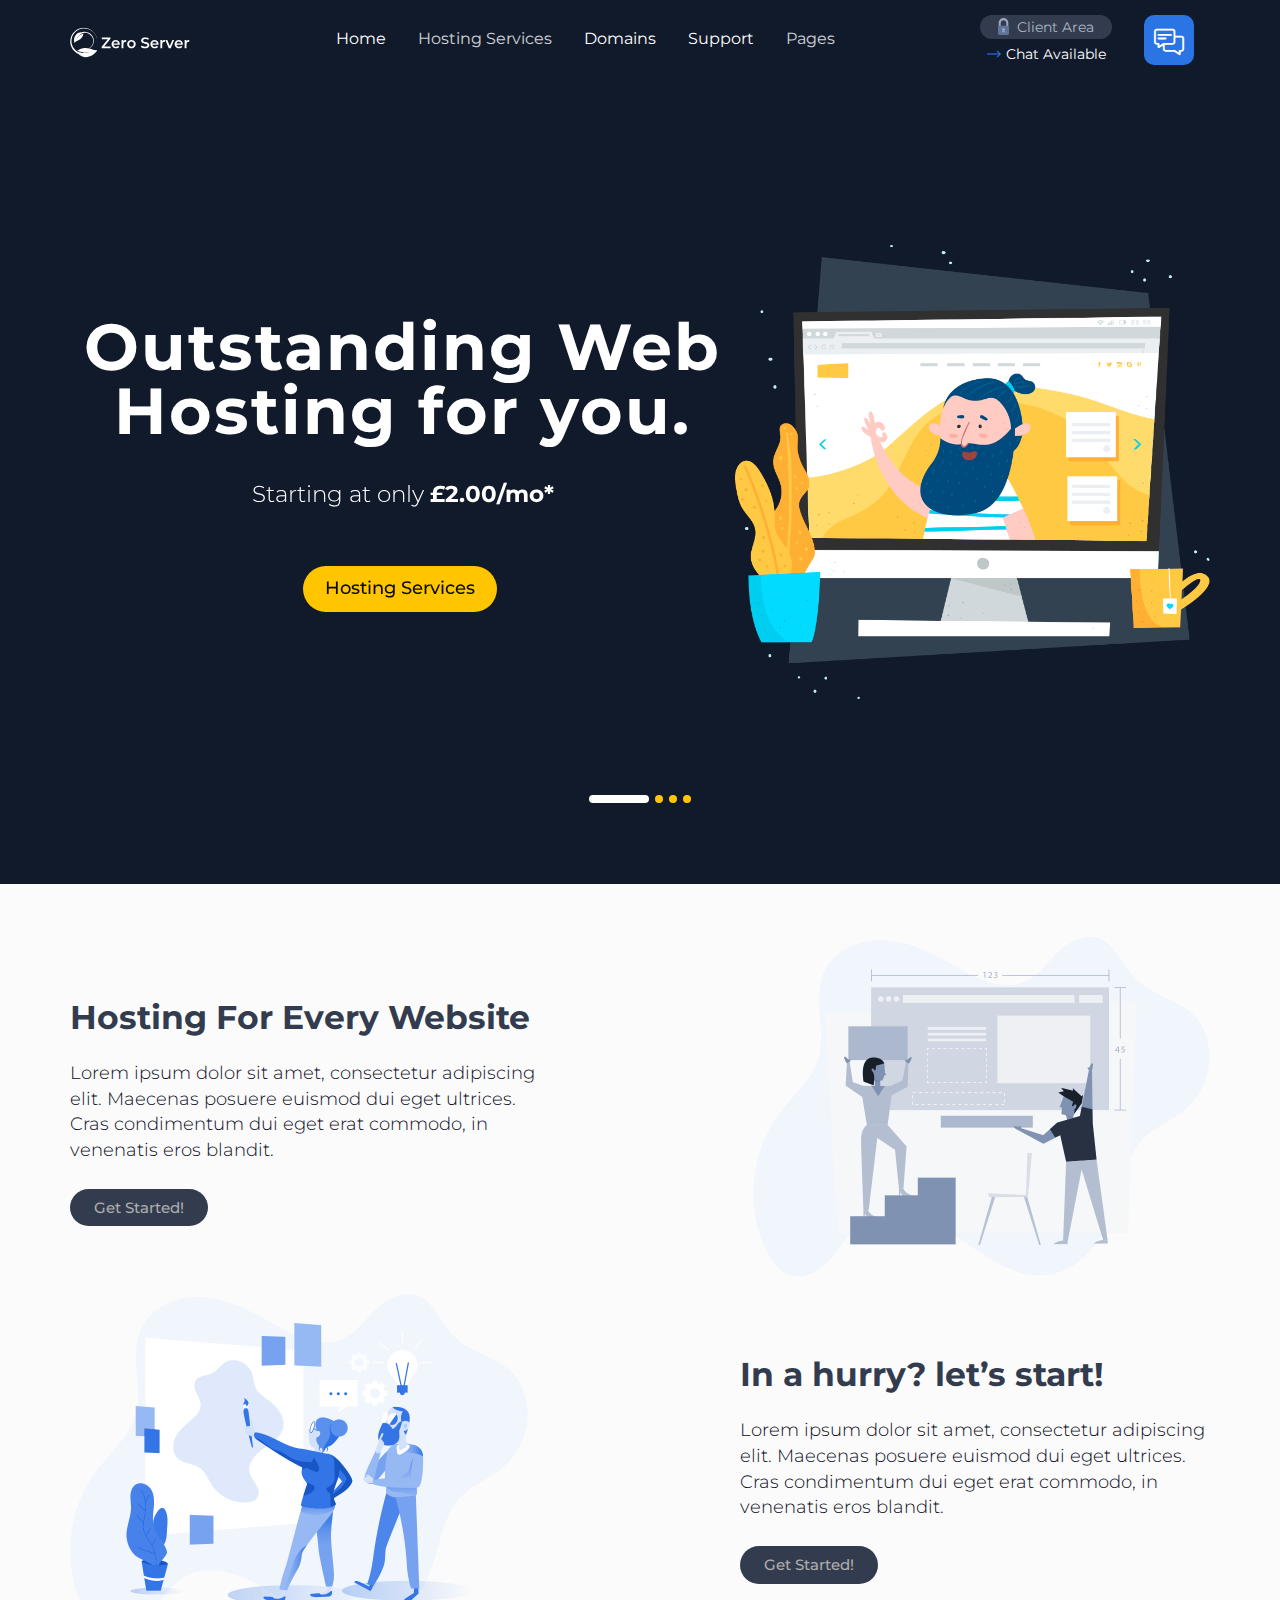
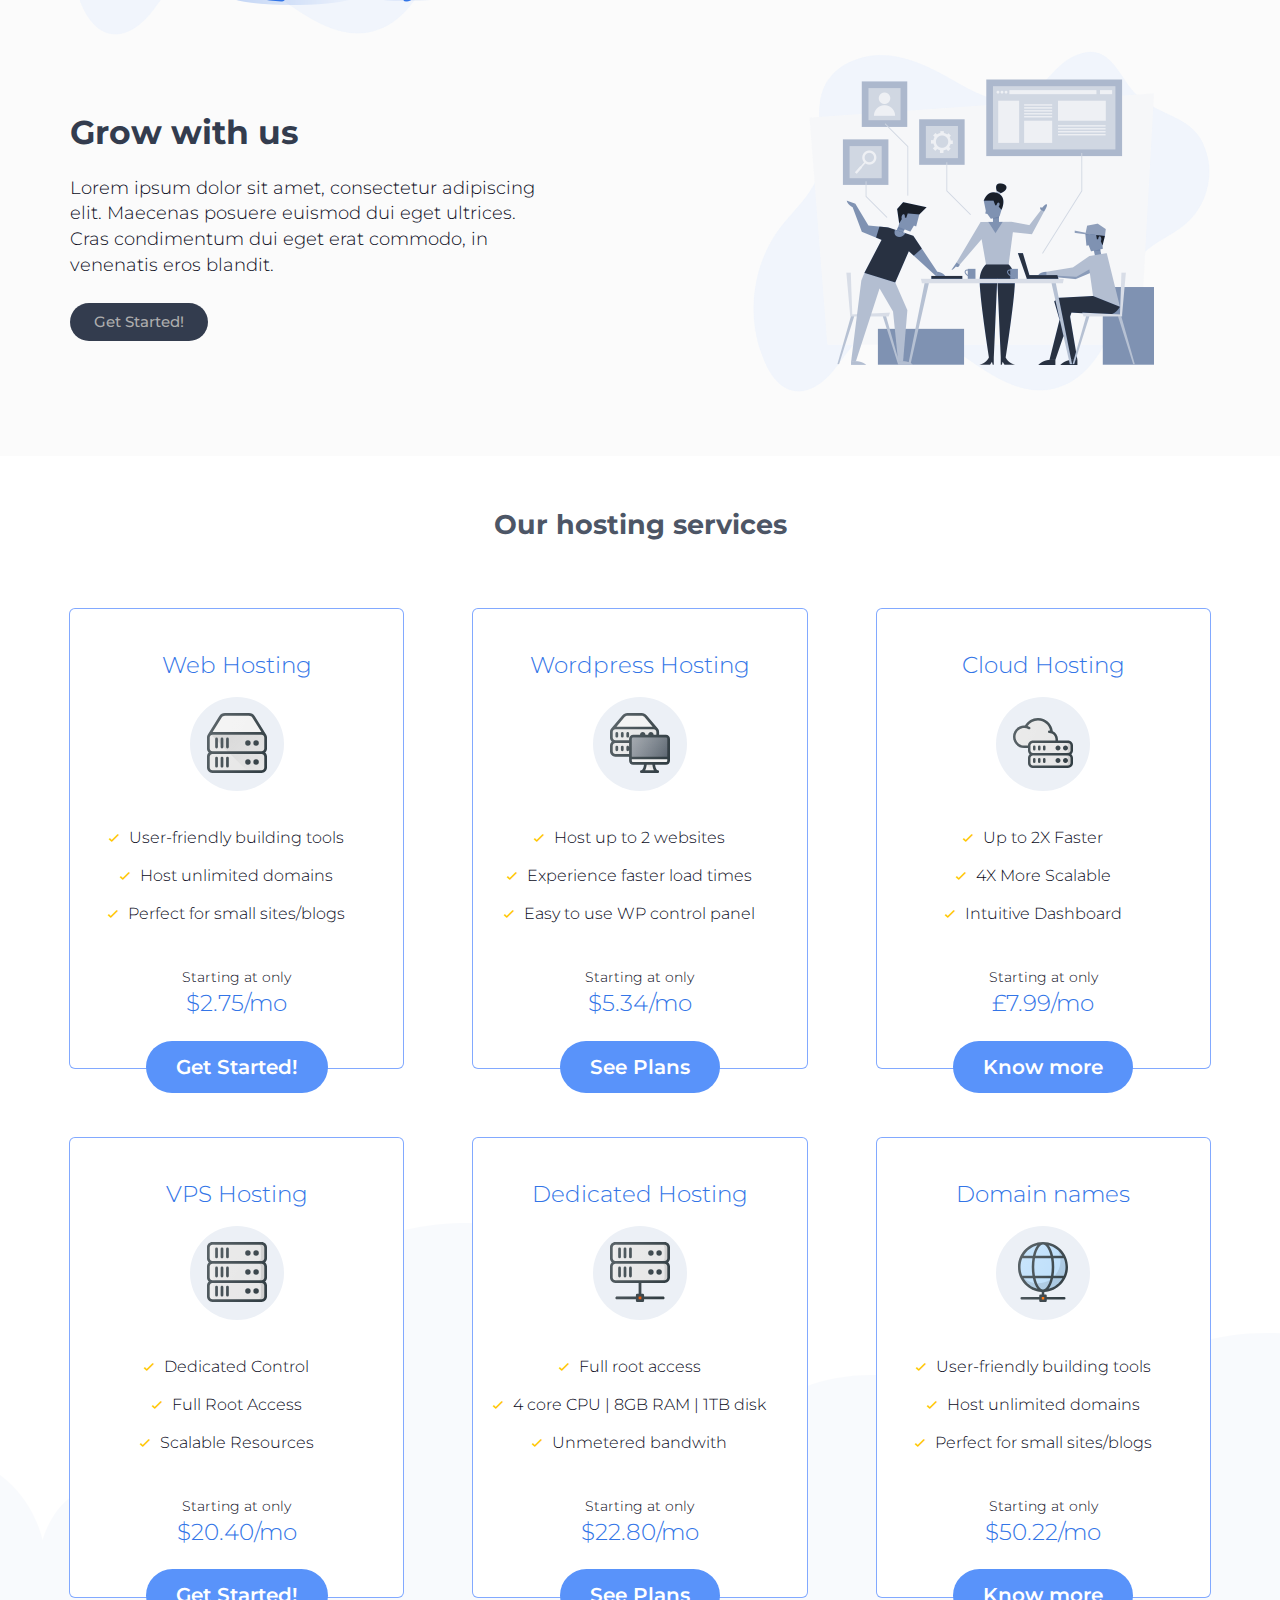
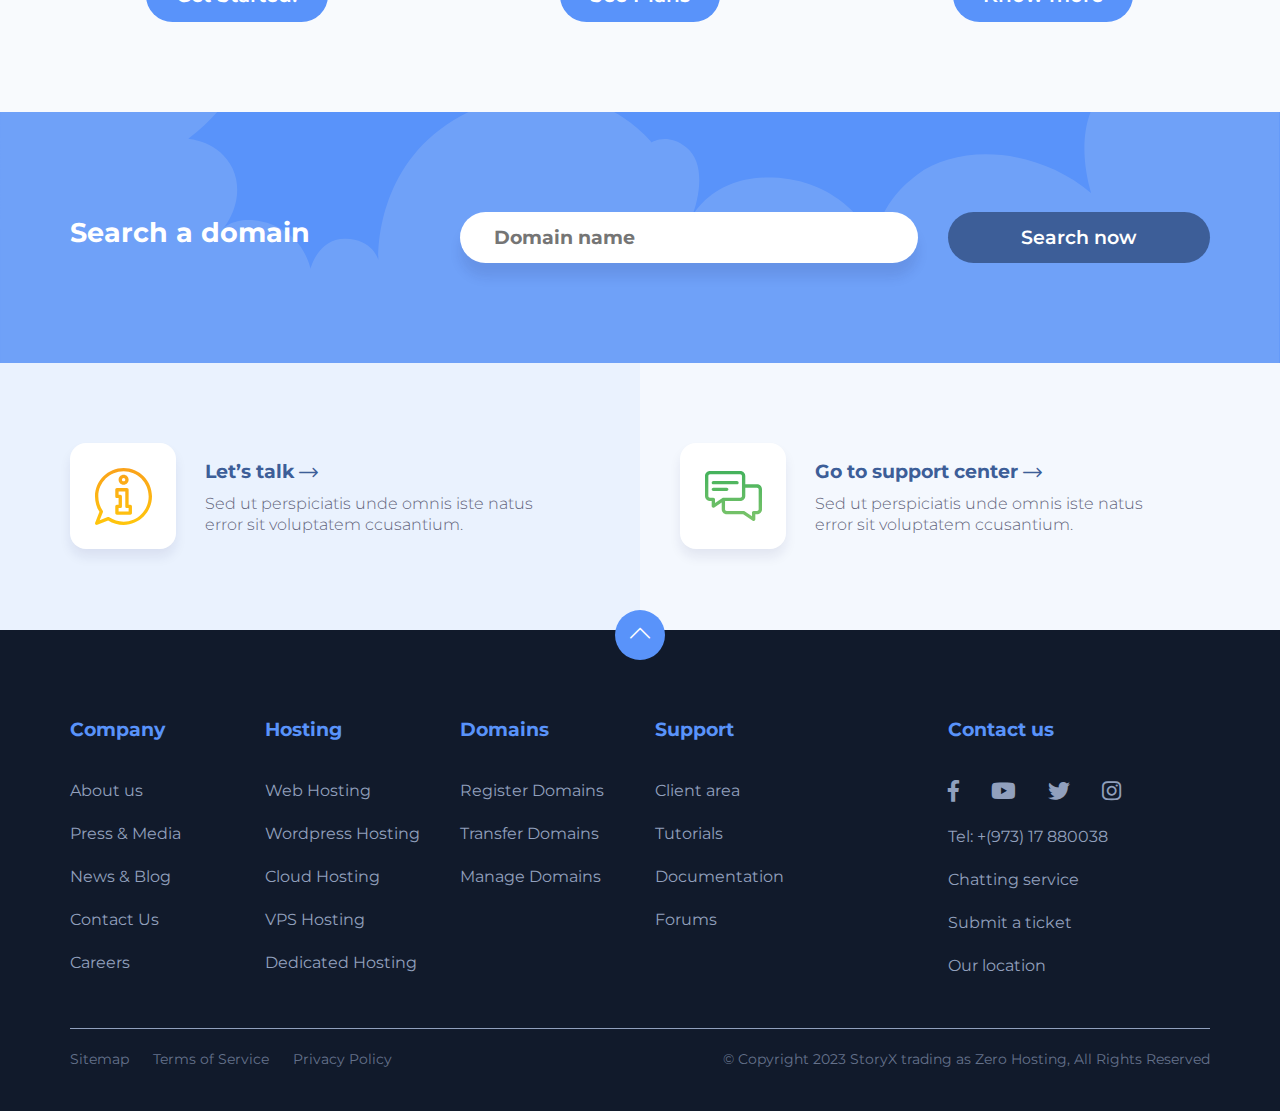
==== commit ebca33ea: "Add content" ====
--- a/index.html
+++ b/index.html
@@ -3,7 +3,7 @@
 <head>
     <meta charset="UTF-8">
     <meta name="viewport" content="width=device-width, initial-scale=1.0">
-    <title>Hustbee</title>
+    <title>Zero Server | Carbon Neutral Web Hosting</title>
     <link rel="stylesheet" type="text/css" href="css/bootstrap.min.css">
     <link rel="stylesheet" type="text/css" href="css/fontawesome-all.min.css">
     <link rel="stylesheet" type="text/css" href="css/slick.css">
@@ -11,8 +11,7 @@
     <link rel="stylesheet" type="text/css" href="css/custom.css">
 </head>
 <body>
-<div id="header-holder">
-    <div class="cloud-bg"></div>
+<div id="header-holder" class="innerpage clouds-bg">
     <nav id="nav" class="navbar navbar-full">
         <div class="container-fluid">
             <div class="container container-nav">
@@ -28,7 +27,7 @@
                         </div>
                         <div style="height: 1px;" role="main" aria-expanded="false" class="navbar-collapse collapse navbar-collapse-centered" id="bs">
                             <ul class="nav navbar-nav navbar-nav-centered">
-                                <li class="nav-item"><a class="nav-link" href="home-light.html">Light Header</a></li>
+                                <li class="nav-item"><a class="nav-link" href="index.html">Home</a></li>
                                 <li class="nav-item dropdown">
                                     <a class="nav-link dropdown-toggle" href="#" data-toggle="dropdown">Hosting Services</a>
                                     <div class="dropdown-menu custom-dropdown-menu">
@@ -36,7 +35,7 @@
                                             <div class="items-with-icon">
                                                 <div class="row">
                                                     <div class="col-xs-12 col-sm-6">
-                                                        <a href="webhosting.html" class="link-with-icon">
+                                                        <a href="webhosting.html" class="link-with-icon active">
                                                             <span class="icon"><img src="images/server1.svg" alt=""></span>
                                                             <span class="text">Web Hosting</span>
                                                         </a>
@@ -108,6 +107,8 @@
             </div>
         </div>
     </nav>
+<!-- navigation end -->
+
     <div id="top-content" class="container-fluid">
         <div class="container">
             <div class="row">
@@ -122,7 +123,7 @@
                                 </div>
                                 <div class="col-sm-7">
                                     <div class="b-text">Outstanding Web<br>Hosting for you.</div>
-                                    <div class="m-text">Starting at only <span class="bold">$2.38/mo*</span></div>
+                                    <div class="m-text">Starting at only <span class="bold">£2.00/mo*</span></div>
                                     <a href="#" class="hbtn hbtn-primary hbtn-lg">Hosting Services</a>
                                 </div>
                             </div>
@@ -302,7 +303,7 @@
                     <div class="pricing-price">
                         <div class="price-info">Starting at only</div>
                         <div class="price">
-                            <span class="currency">$</span><span class="num">7.99</span><span class="duration">/mo</span>
+                            <span class="currency">£</span><span class="num">7.99</span><span class="duration">/mo</span>
                         </div>
                     </div>
                     <div class="pricing-button">
@@ -385,7 +386,9 @@
         </div>
     </div>
 </div>
-<div class="latest-news container-fluid">
+
+<!-- blog -->
+<!-- <div class="latest-news container-fluid">
     <div class="container">
         <div class="row">
             <div class="col-sm-8">
@@ -426,7 +429,9 @@
             </div>
         </div>
     </div>
-</div>
+</div> -->
+
+
 <div class="domain-search-holder container-fluid">
     <div class="container">
         <form>
@@ -539,7 +544,7 @@
                     </div>
                 </div>
                 <div class="col-md-6">
-                    <div class="copyright">© Copyright 2018 Hustbee Hosting LLC, All Rights Reserved</div>
+                    <div class="copyright">© Copyright 2023 StoryX trading as Zero Hosting, All Rights Reserved</div>
                 </div>
             </div>
         </div>
--- a/css/style.css
+++ b/css/style.css
@@ -1,11 +1,10 @@
 /*------------------------------------------------------------------
- * Website Name: Hustbee
- * App URI: http://www.brandio.io/envato/hustbee
- * Author: Brandio
- * Author URI: http://www.brandio.io/
+ * Website Name: Zero Server
+ * Author: StoryX
+ * Author URI: http://www.story-x.co.uk
  * Description: 
  * Version: 1.0
- * Copyright 2018 Hustbee.
+ * Copyright 2023.
  -------------------------------------------------------------------*/
 /*------------------------------------------------------------------
 [Table of contents]
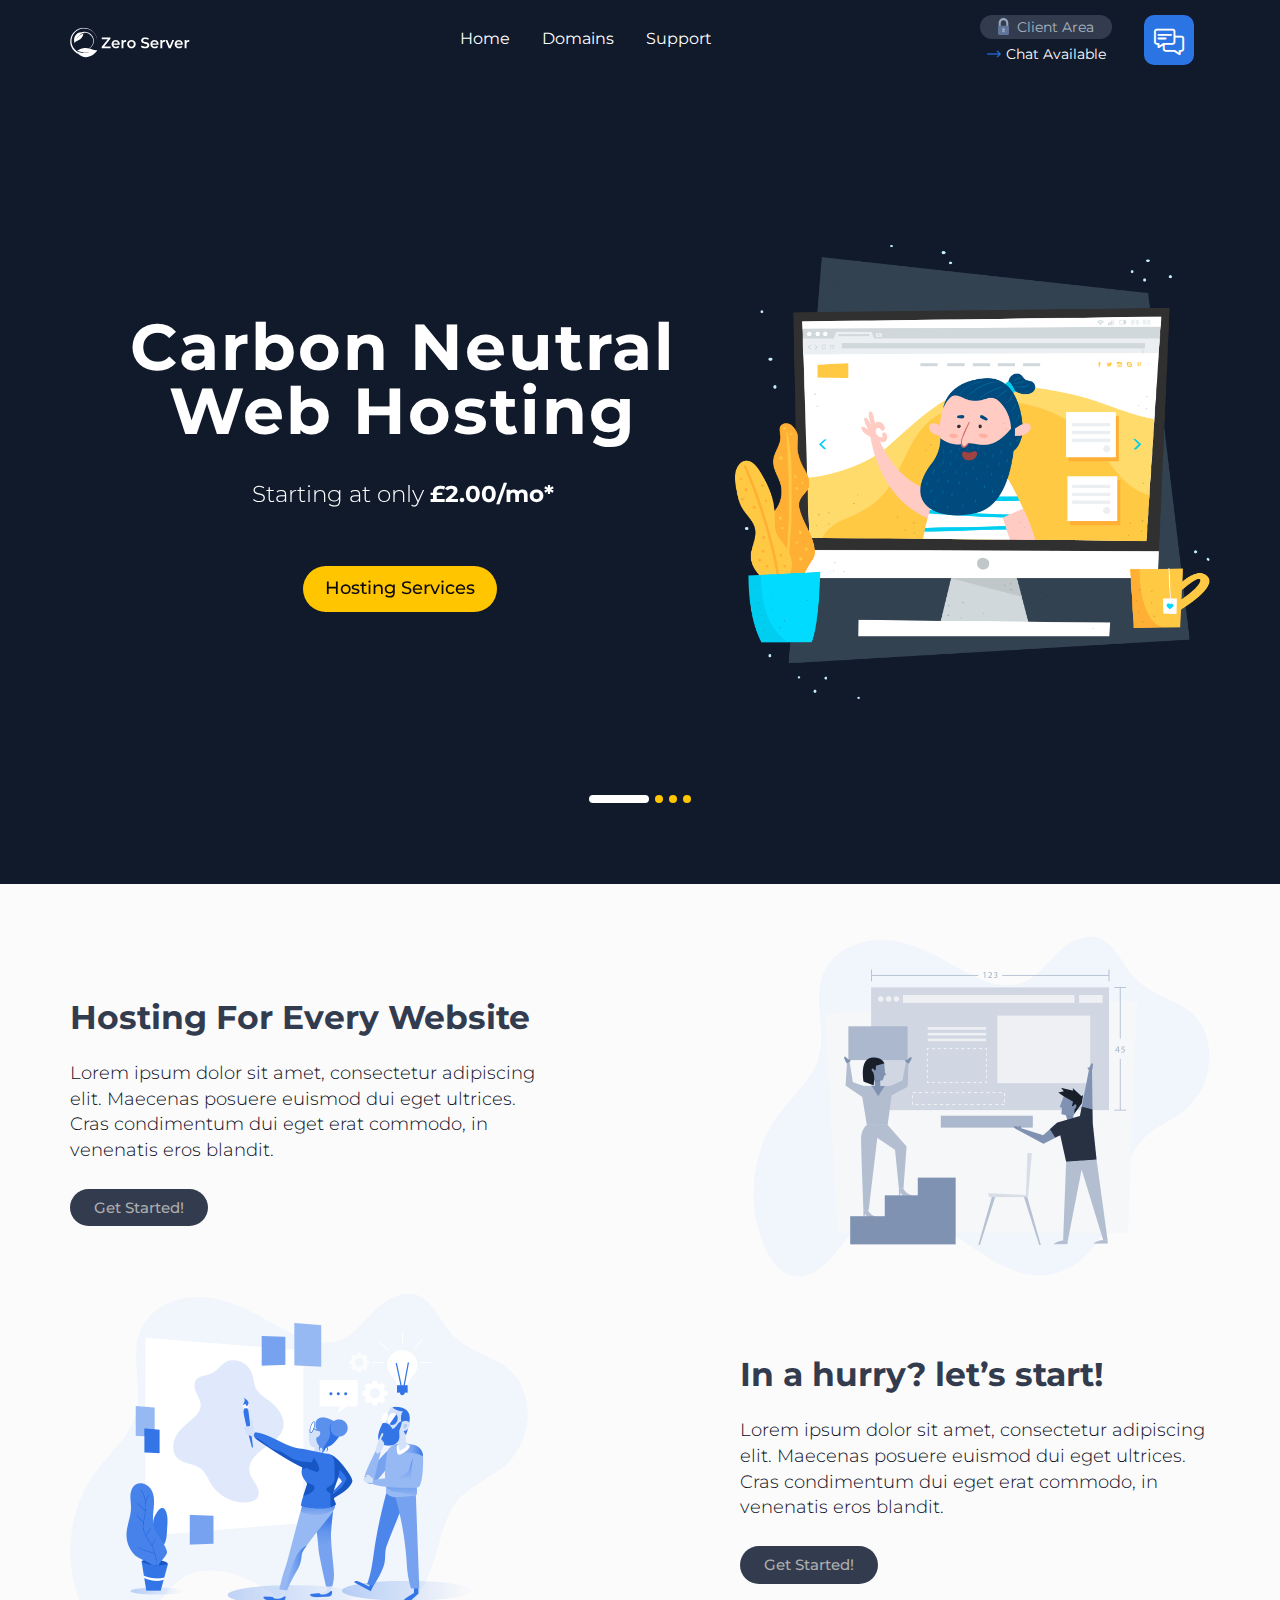
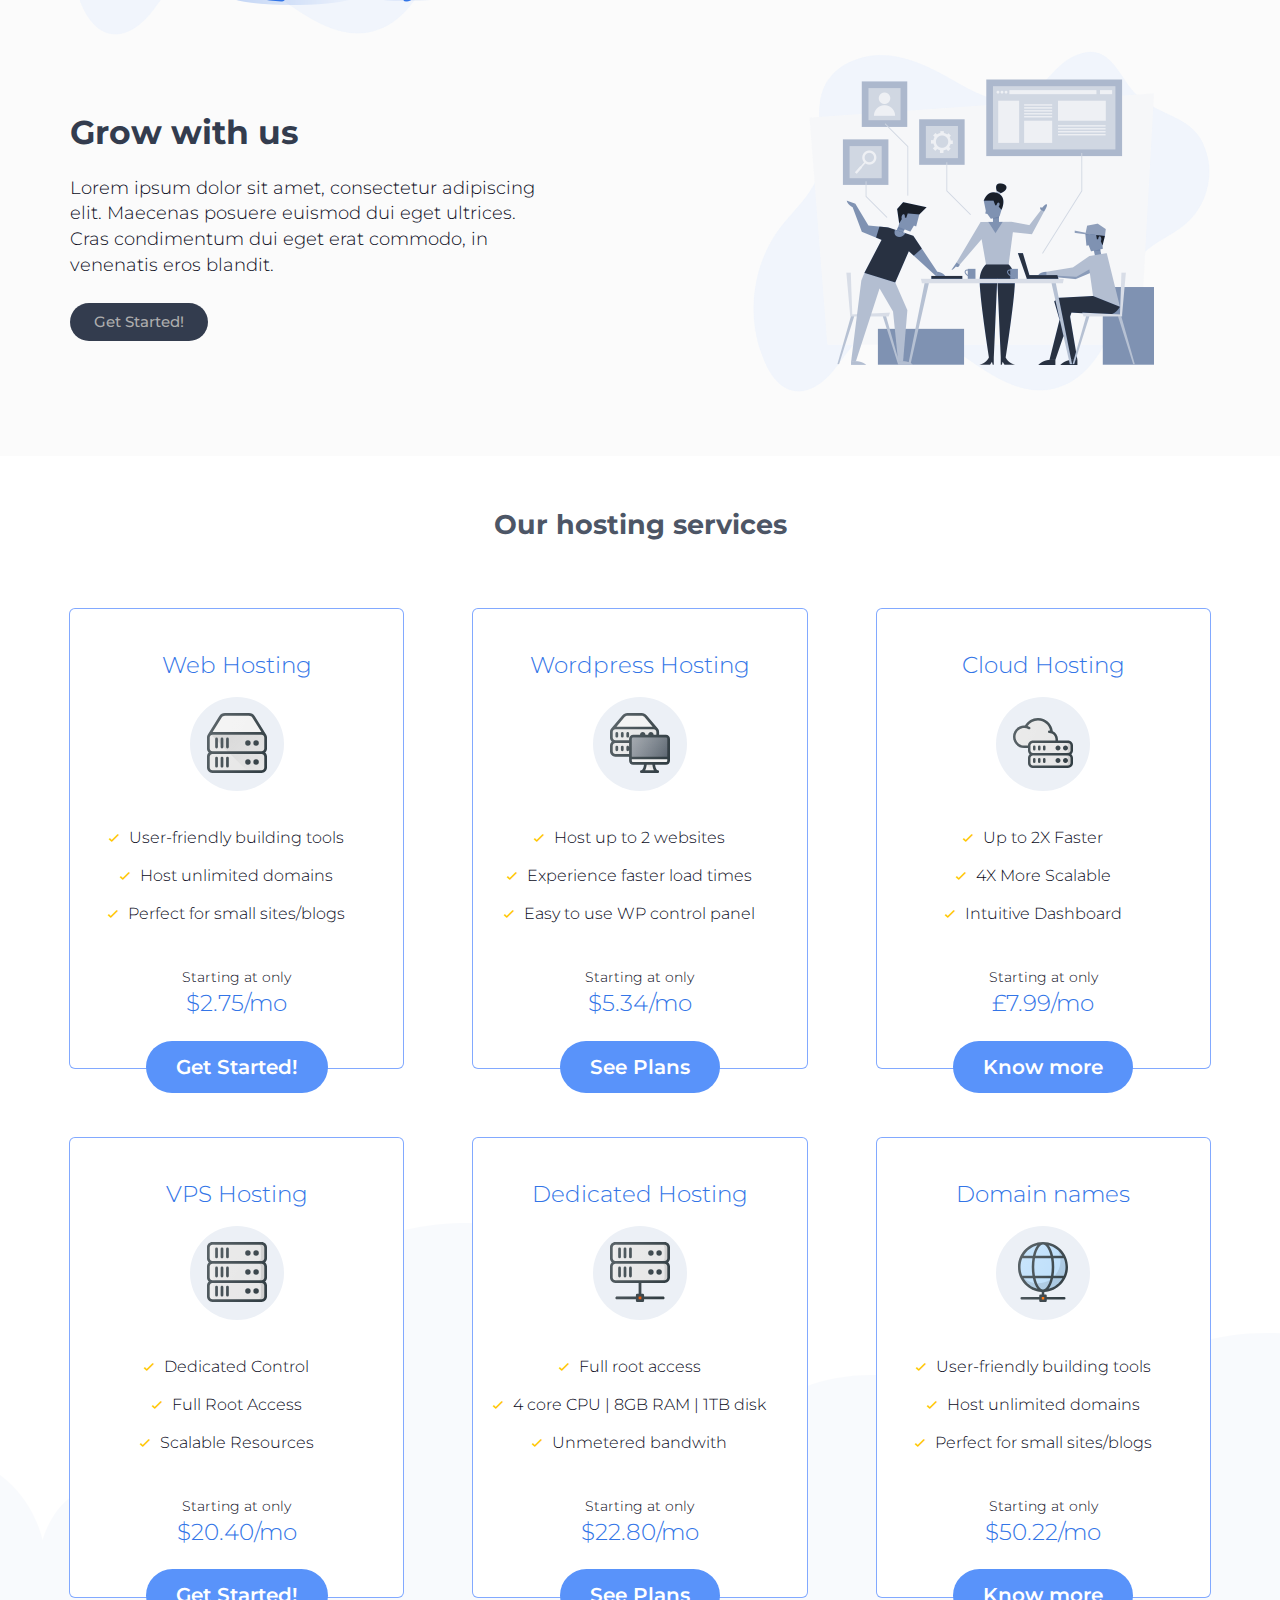
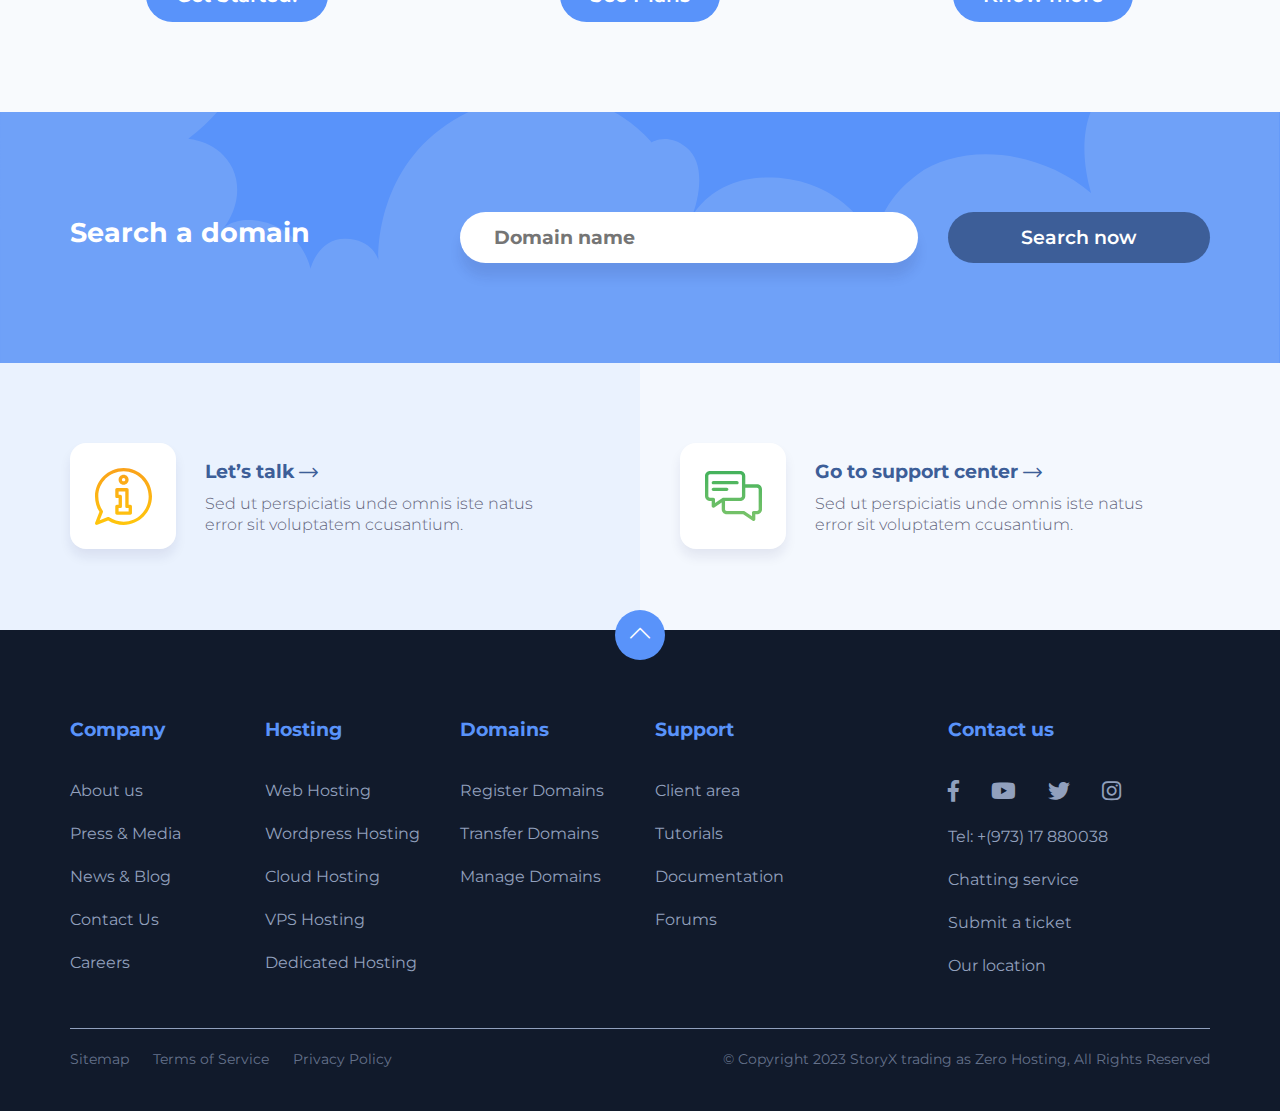
==== commit 2468efe0: "Add" ====
--- a/index.html
+++ b/index.html
@@ -9,6 +9,7 @@
     <link rel="stylesheet" type="text/css" href="css/slick.css">
     <link rel="stylesheet" type="text/css" href="css/style.css">
     <link rel="stylesheet" type="text/css" href="css/custom.css">
+    <link rel="shortcut icon" href="images/favicon.ico">
 </head>
 <body>
 <div id="header-holder" class="innerpage clouds-bg">
@@ -28,7 +29,7 @@
                         <div style="height: 1px;" role="main" aria-expanded="false" class="navbar-collapse collapse navbar-collapse-centered" id="bs">
                             <ul class="nav navbar-nav navbar-nav-centered">
                                 <li class="nav-item"><a class="nav-link" href="index.html">Home</a></li>
-                                <li class="nav-item dropdown">
+                                <!-- <li class="nav-item dropdown">
                                     <a class="nav-link dropdown-toggle" href="#" data-toggle="dropdown">Hosting Services</a>
                                     <div class="dropdown-menu custom-dropdown-menu">
                                         <div class="dropdown-items-holder">
@@ -76,21 +77,21 @@
                                             </div>
                                         </div>
                                     </div>
-                                </li>
+                                </li> -->
                                 <li class="nav-item">
                                     <a class="nav-link" href="domains.html">Domains</a>
                                 </li>
                                 <li class="nav-item">
                                     <a class="nav-link" href="contact.html">Support</a>
                                 </li>
-                                <li class="nav-item dropdown">
+                                <!-- <li class="nav-item dropdown">
                                     <a class="nav-link dropdown-toggle" href="#" data-toggle="dropdown" aria-haspopup="true" aria-expanded="false">Pages</a>
                                     <ul class="dropdown-menu">
                                         <li><a class="dropdown-item" href="about.html">About</a></li>
                                         <li><a class="dropdown-item" href="blog.html">Blog</a></li>
                                         <li><a class="dropdown-item" href="privacy.html">Privacy</a></li>
                                     </ul>
-                                </li>
+                                </li> -->
                             </ul>
                             <ul class="nav navbar-nav navbar-right other-navbar">
                                 <li class="nav-item">
@@ -122,10 +123,12 @@
                                     </div>
                                 </div>
                                 <div class="col-sm-7">
-                                    <div class="b-text">Outstanding Web<br>Hosting for you.</div>
+                                    <div class="b-text">Carbon Neutral<br>Web Hosting</div>
                                     <div class="m-text">Starting at only <span class="bold">£2.00/mo*</span></div>
                                     <a href="#" class="hbtn hbtn-primary hbtn-lg">Hosting Services</a>
                                 </div>
+
+                            
                             </div>
                         </div>
                         <div class="slide">
@@ -136,9 +139,8 @@
                                     </div>
                                 </div>
                                 <div class="col-sm-7">
-                                    <div class="b-text">Create your first<br>website today.</div>
-                                    <div class="m-text">Starting at only <span class="bold">$2.38/mo*</span></div>
-                                    <a href="#" class="hbtn hbtn-primary hbtn-lg">Create now</a>
+                                    <div class="b-text">Amazing Websites<br>made affordable.</div>
+                                    <a href="#" class="hbtn hbtn-primary hbtn-lg">Contact Us</a>
                                 </div>
                             </div>
                         </div>
@@ -150,8 +152,8 @@
                                     </div>
                                 </div>
                                 <div class="col-sm-7">
-                                    <div class="b-text">Build your site<br>with page builder</div>
-                                    <div class="m-text">Starting at only <span class="bold">$2.38/mo*</span></div>
+                                    <div class="b-text">Website Hosting that's<br>good for people and planet</div>
+                                
                                     <a href="#" class="hbtn hbtn-primary hbtn-lg">Learn more</a>
                                 </div>
                             </div>
@@ -174,7 +176,7 @@
                                                 </div>
                                             </div>
                                         </form>
-                                        <div class="m-text">Starting at only <span class="bold">$2.38/mo*</span></div>
+                                        <div class="m-text">Starting at only <span class="bold">£2.00/mo*</span></div>
                                     </div>
                                 </div>
                             </div>
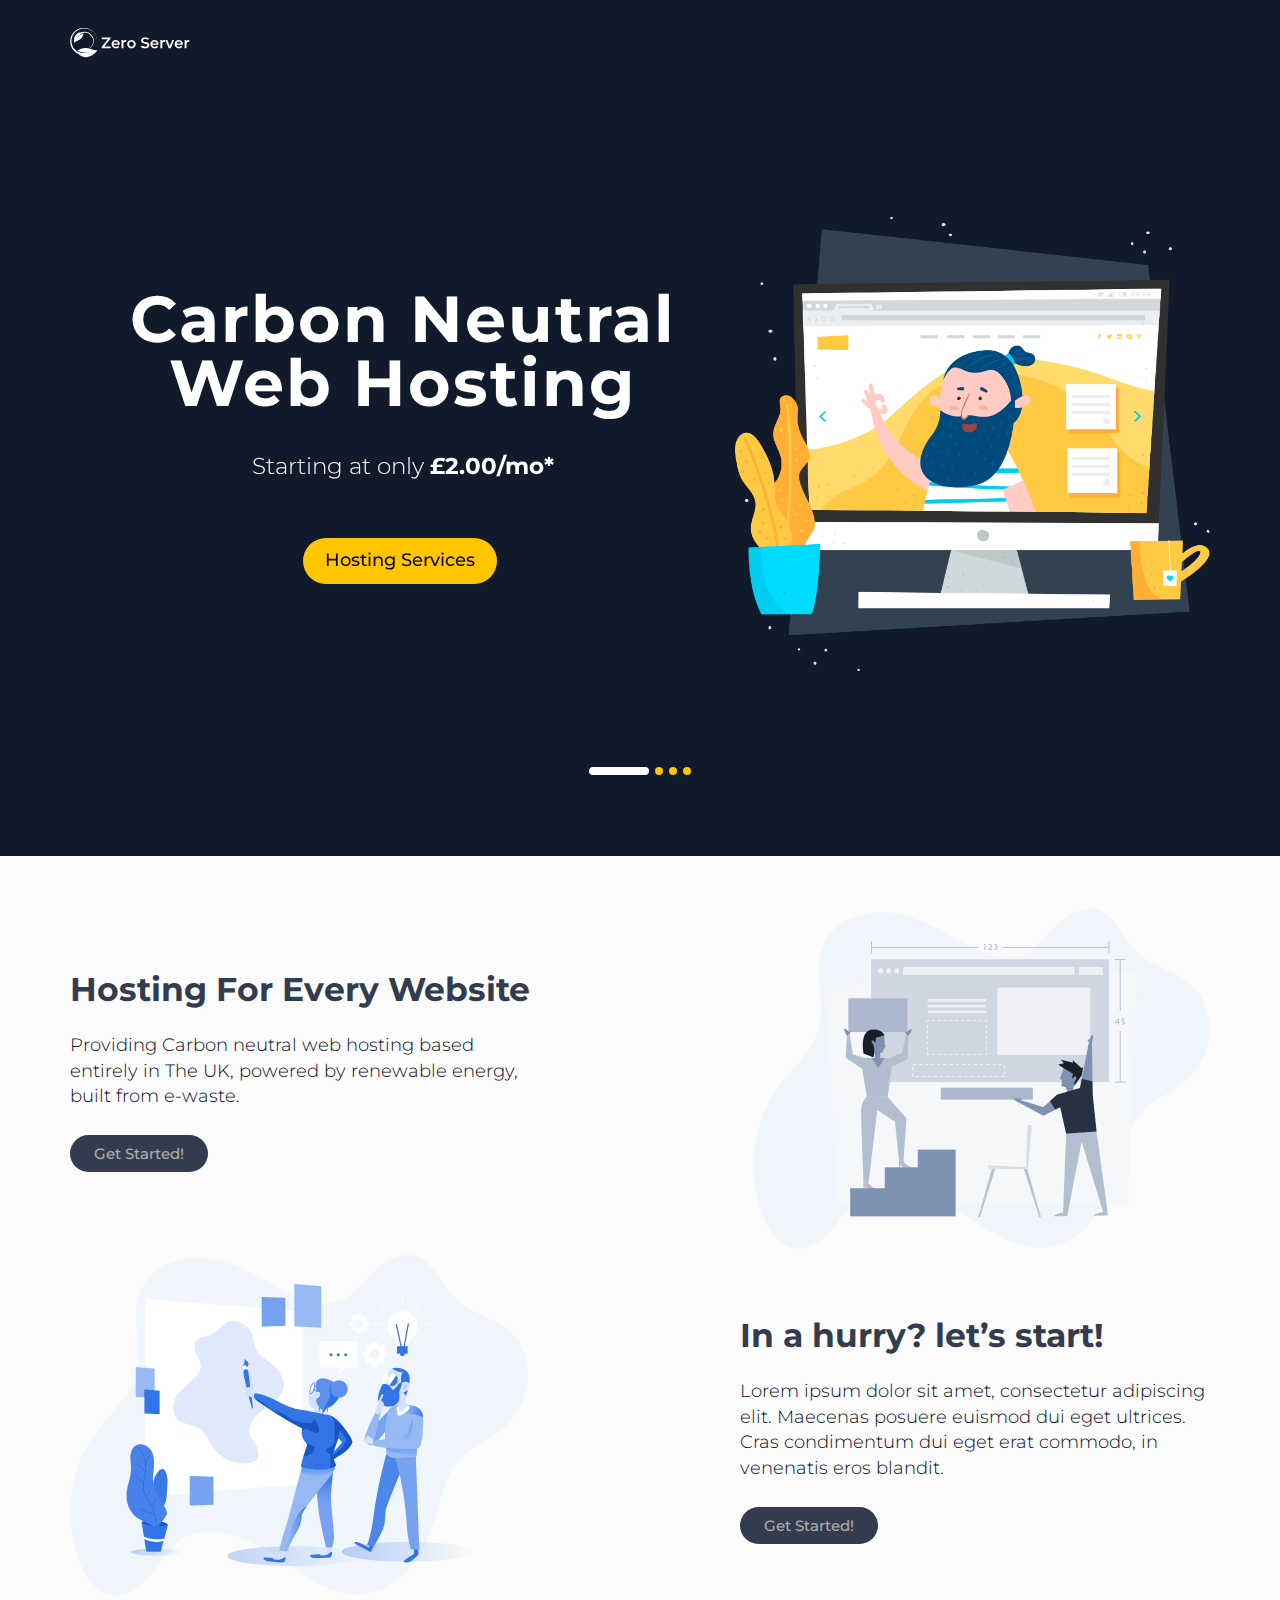
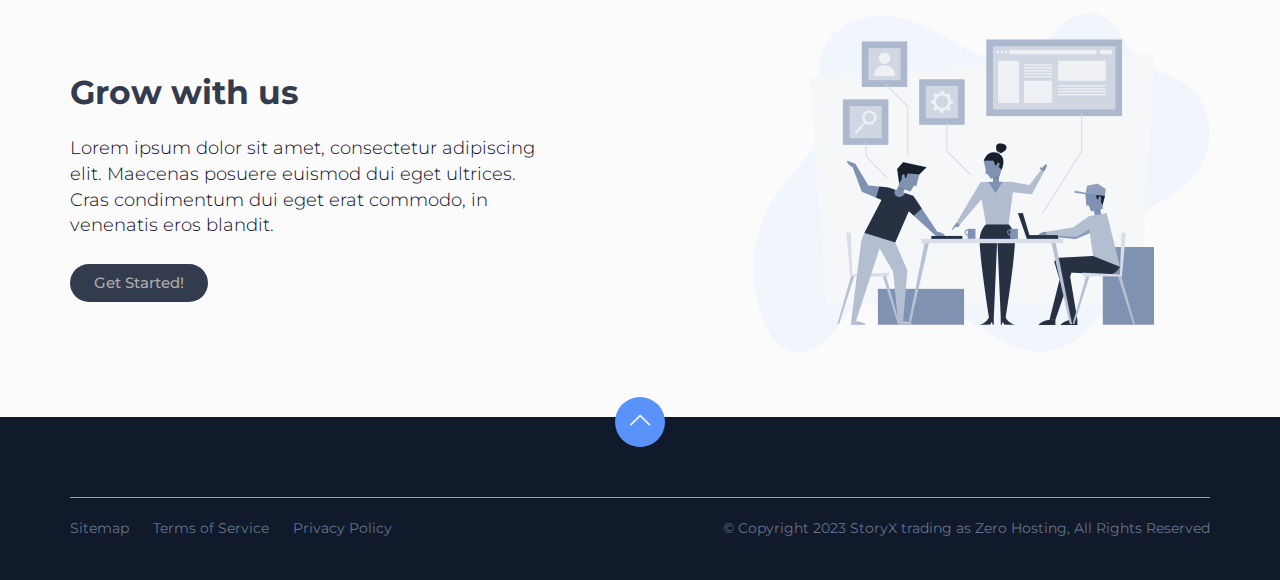
==== commit 5572ce02: "Add" ====
--- a/index.html
+++ b/index.html
@@ -28,7 +28,7 @@
                         </div>
                         <div style="height: 1px;" role="main" aria-expanded="false" class="navbar-collapse collapse navbar-collapse-centered" id="bs">
                             <ul class="nav navbar-nav navbar-nav-centered">
-                                <li class="nav-item"><a class="nav-link" href="index.html">Home</a></li>
+                                <!-- <li class="nav-item"><a class="nav-link" href="index.html">Home</a></li> -->
                                 <!-- <li class="nav-item dropdown">
                                     <a class="nav-link dropdown-toggle" href="#" data-toggle="dropdown">Hosting Services</a>
                                     <div class="dropdown-menu custom-dropdown-menu">
@@ -78,12 +78,12 @@
                                         </div>
                                     </div>
                                 </li> -->
-                                <li class="nav-item">
+                                <!-- <li class="nav-item">
                                     <a class="nav-link" href="domains.html">Domains</a>
                                 </li>
                                 <li class="nav-item">
                                     <a class="nav-link" href="contact.html">Support</a>
-                                </li>
+                                </li> -->
                                 <!-- <li class="nav-item dropdown">
                                     <a class="nav-link dropdown-toggle" href="#" data-toggle="dropdown" aria-haspopup="true" aria-expanded="false">Pages</a>
                                     <ul class="dropdown-menu">
@@ -93,7 +93,7 @@
                                     </ul>
                                 </li> -->
                             </ul>
-                            <ul class="nav navbar-nav navbar-right other-navbar">
+                            <!-- <ul class="nav navbar-nav navbar-right other-navbar">
                                 <li class="nav-item">
                                     <a class="nav-link btn-client-area" href="login.html"><img src="images/lock.svg" alt="">Client Area</a>
                                     <div class="chat-info"><i class="hstb hstb-right-arrow"></i>Chat Available</div>
@@ -101,7 +101,7 @@
                                 <li class="nav-item">
                                     <a class="nav-link btn-chat" href="#"><i class="hstb hstb-chat"></i></a>
                                 </li>
-                            </ul>
+                            </ul> -->
                         </div>
                     </div>
                 </div>
@@ -198,7 +198,7 @@
             <div class="col-sm-7">
                 <div class="feature-info">
                     <div class="feature-title">Hosting For Every Website</div>
-                    <div class="feature-text">Lorem ipsum dolor sit amet, consectetur adipiscing elit. Maecenas posuere euismod dui eget ultrices. Cras condimentum dui eget erat commodo, in venenatis eros blandit.</div>
+                    <div class="feature-text">Providing Carbon neutral web hosting based entirely in The UK, powered by renewable energy, built from e-waste.</div>
                     <div class="feature-link"><a href="#" class="hbtn hbtn-default">Get Started!</a></div>
                 </div>
             </div>
@@ -233,7 +233,13 @@
         </div>
     </div>
 </div>
-<div class="pricing container-fluid">
+
+
+
+
+
+<!-- prices -->
+<!-- <div class="pricing container-fluid">
     <div class="container">
         <div class="row">
             <div class="col-xs-12">
@@ -387,7 +393,7 @@
             </div>
         </div>
     </div>
-</div>
+</div> -->
 
 <!-- blog -->
 <!-- <div class="latest-news container-fluid">
@@ -434,7 +440,7 @@
 </div> -->
 
 
-<div class="domain-search-holder container-fluid">
+<!-- <div class="domain-search-holder container-fluid">
     <div class="container">
         <form>
             <div class="row">
@@ -466,11 +472,11 @@
             </div>
         </div>
     </div>
-</div>
+</div> -->
 <div class="footer container-fluid">
     <a class="btn-go-top" href="#"><i class="hstb hstb-down-arrow"></i></a>
     <div class="container">
-        <div class="row">
+        <!-- <div class="row">
             <div class="col-xs-6 col-sm-2 col-md-2 col-lg-2">
                 <div class="footer-menu">
                     <h4>Company</h4>
@@ -510,9 +516,7 @@
                     <h4>Support</h4>
                     <ul>
                         <li><a href="login.html">Client area</a></li>
-                        <li><a href="#">Tutorials</a></li>
-                        <li><a href="#">Documentation</a></li>
-                        <li><a href="#">Forums</a></li>
+                        
                     </ul>  
                 </div>
             </div>
@@ -533,7 +537,7 @@
                     </ul>
                 </div>
             </div>
-        </div>
+        </div> -->
         <div class="sub-footer">
             <div class="row">
                 <div class="col-md-6">
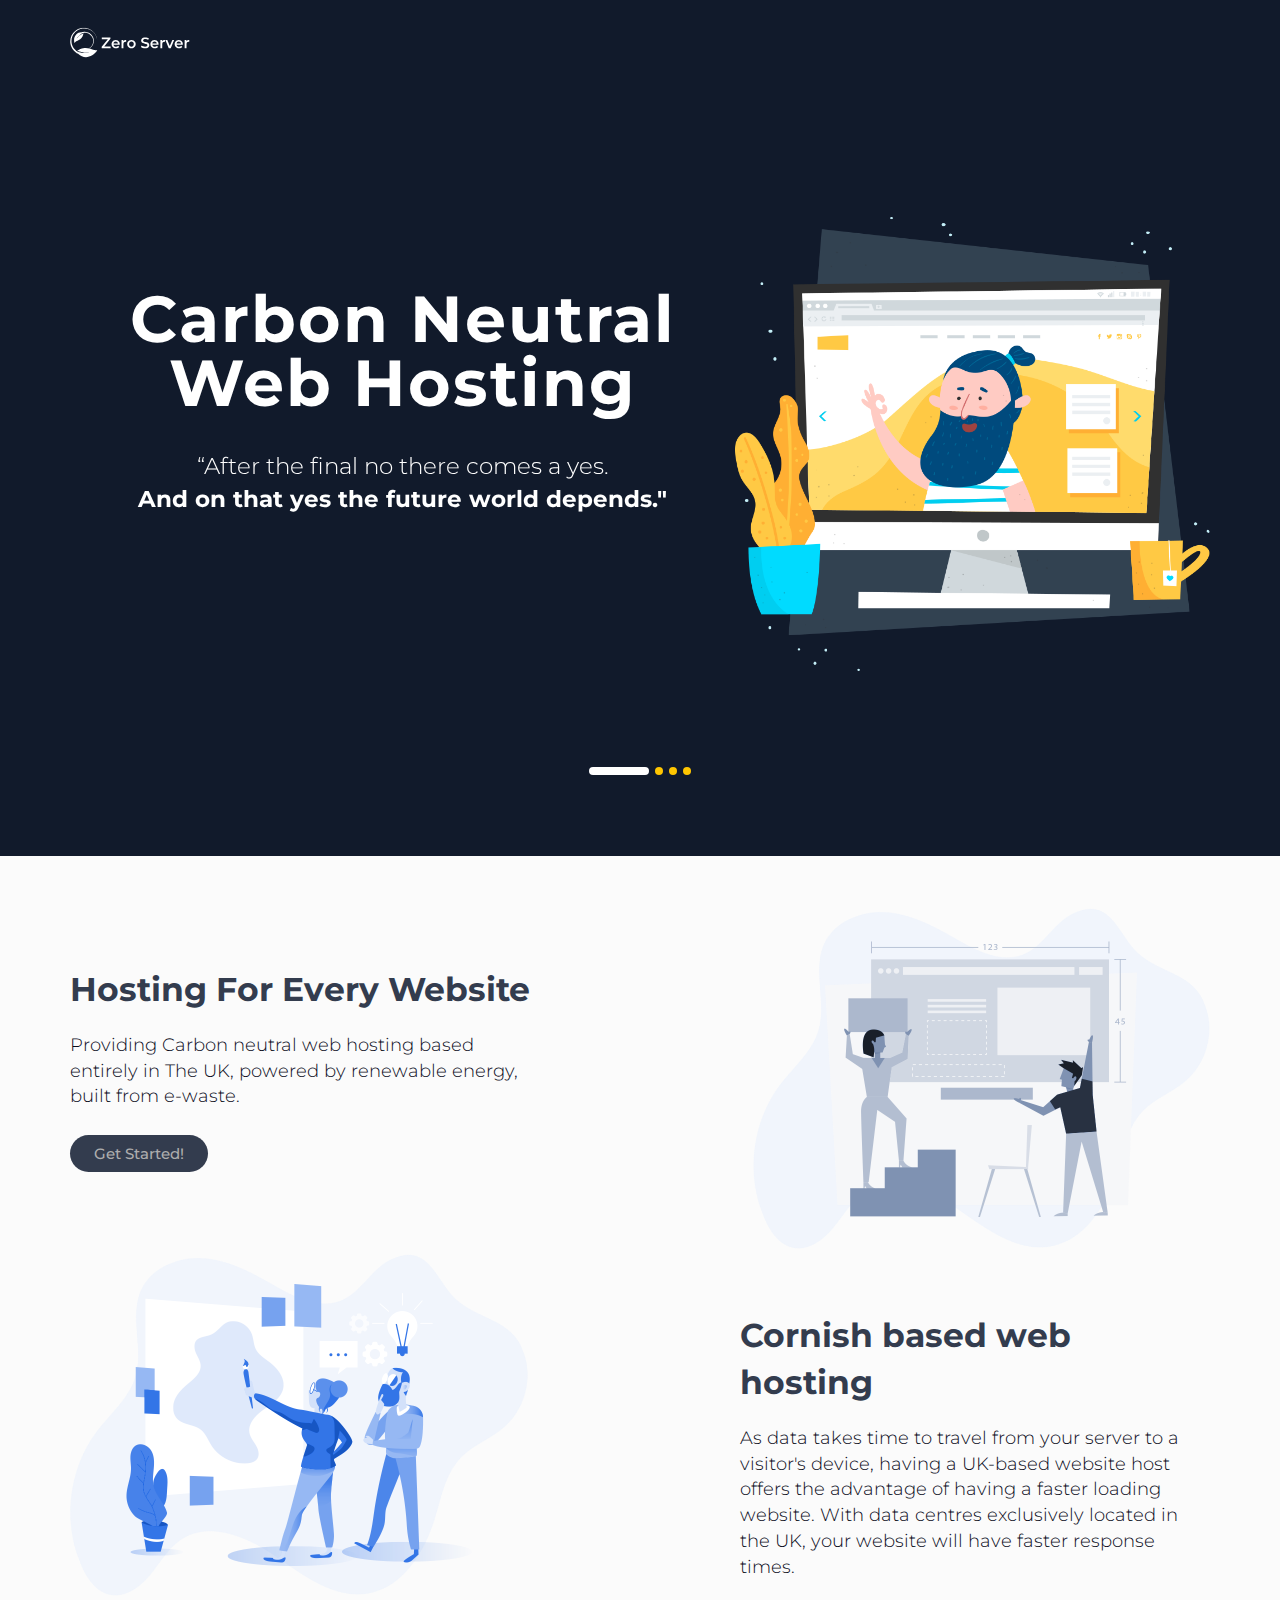
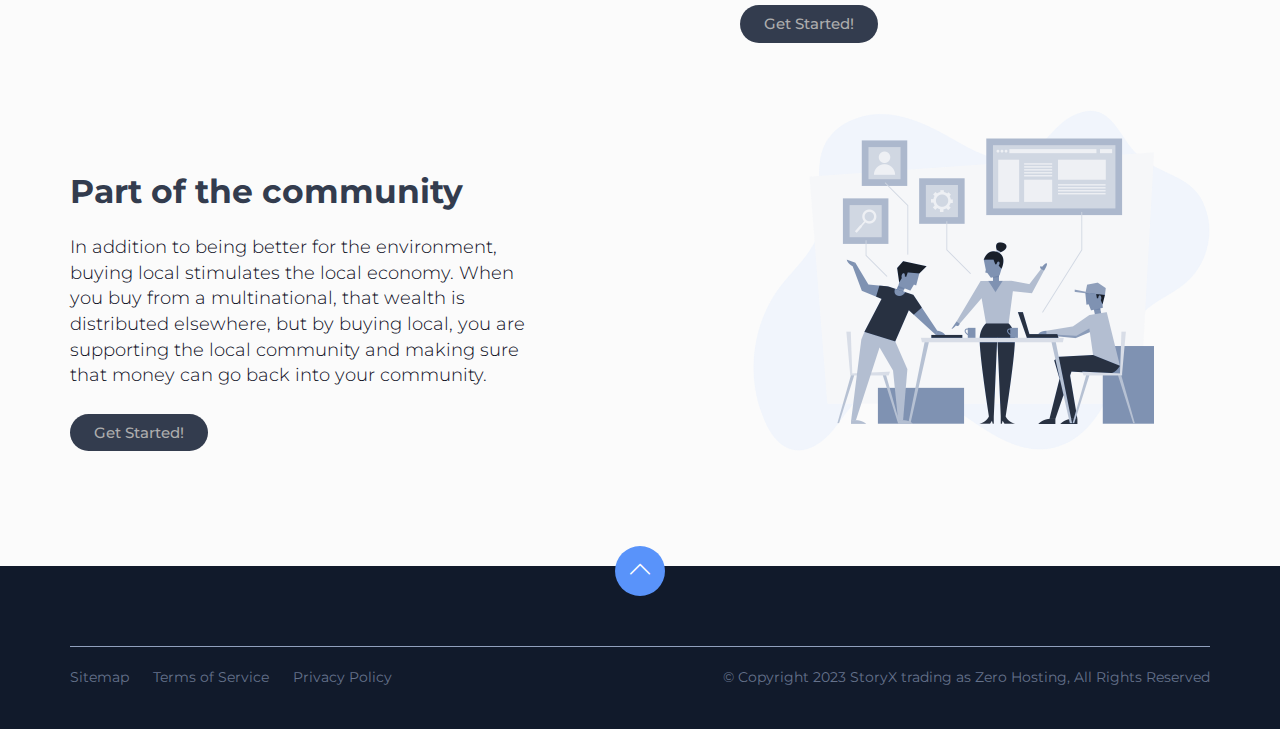
==== commit 0f679918: "Add" ====
--- a/index.html
+++ b/index.html
@@ -9,7 +9,7 @@
     <link rel="stylesheet" type="text/css" href="css/slick.css">
     <link rel="stylesheet" type="text/css" href="css/style.css">
     <link rel="stylesheet" type="text/css" href="css/custom.css">
-    <link rel="shortcut icon" href="images/favicon.ico">
+    <link rel="shortcut icon" href="images/favicon.png">
 </head>
 <body>
 <div id="header-holder" class="innerpage clouds-bg">
@@ -124,8 +124,8 @@
                                 </div>
                                 <div class="col-sm-7">
                                     <div class="b-text">Carbon Neutral<br>Web Hosting</div>
-                                    <div class="m-text">Starting at only <span class="bold">£2.00/mo*</span></div>
-                                    <a href="#" class="hbtn hbtn-primary hbtn-lg">Hosting Services</a>
+                                    <div class="m-text">“After the final no there comes a yes. <br><span class="bold">And on that yes the future world depends."</span></div>
+                                    <!-- <a href="#" class="hbtn hbtn-primary hbtn-lg">Hosting Services</a> -->
                                 </div>
 
                             
@@ -211,8 +211,8 @@
             </div>
             <div class="col-sm-7 def-aligned">
                 <div class="feature-info">
-                    <div class="feature-title">In a hurry? let’s start!</div>
-                    <div class="feature-text">Lorem ipsum dolor sit amet, consectetur adipiscing elit. Maecenas posuere euismod dui eget ultrices. Cras condimentum dui eget erat commodo, in venenatis eros blandit.</div>
+                    <div class="feature-title">Cornish based web hosting</div>
+                    <div class="feature-text">As data takes time to travel from your server to a visitor's device, having a UK-based website host offers the advantage of having a faster loading website. With data centres exclusively located in the UK, your website will have faster response times.</div>
                     <div class="feature-link"><a href="#" class="hbtn hbtn-default">Get Started!</a></div>
                 </div>
             </div>
@@ -225,8 +225,8 @@
             </div>
             <div class="col-sm-7">
                 <div class="feature-info">
-                    <div class="feature-title">Grow with us</div>
-                    <div class="feature-text">Lorem ipsum dolor sit amet, consectetur adipiscing elit. Maecenas posuere euismod dui eget ultrices. Cras condimentum dui eget erat commodo, in venenatis eros blandit.</div>
+                    <div class="feature-title">Part of the community</div>
+                    <div class="feature-text">In addition to being better for the environment, buying local stimulates the local economy. When you buy from a multinational, that wealth is distributed elsewhere, but by buying local, you are supporting the local community and making sure that money can go back into your community.</div>
                     <div class="feature-link"><a href="#" class="hbtn hbtn-default">Get Started!</a></div>
                 </div>
             </div>
